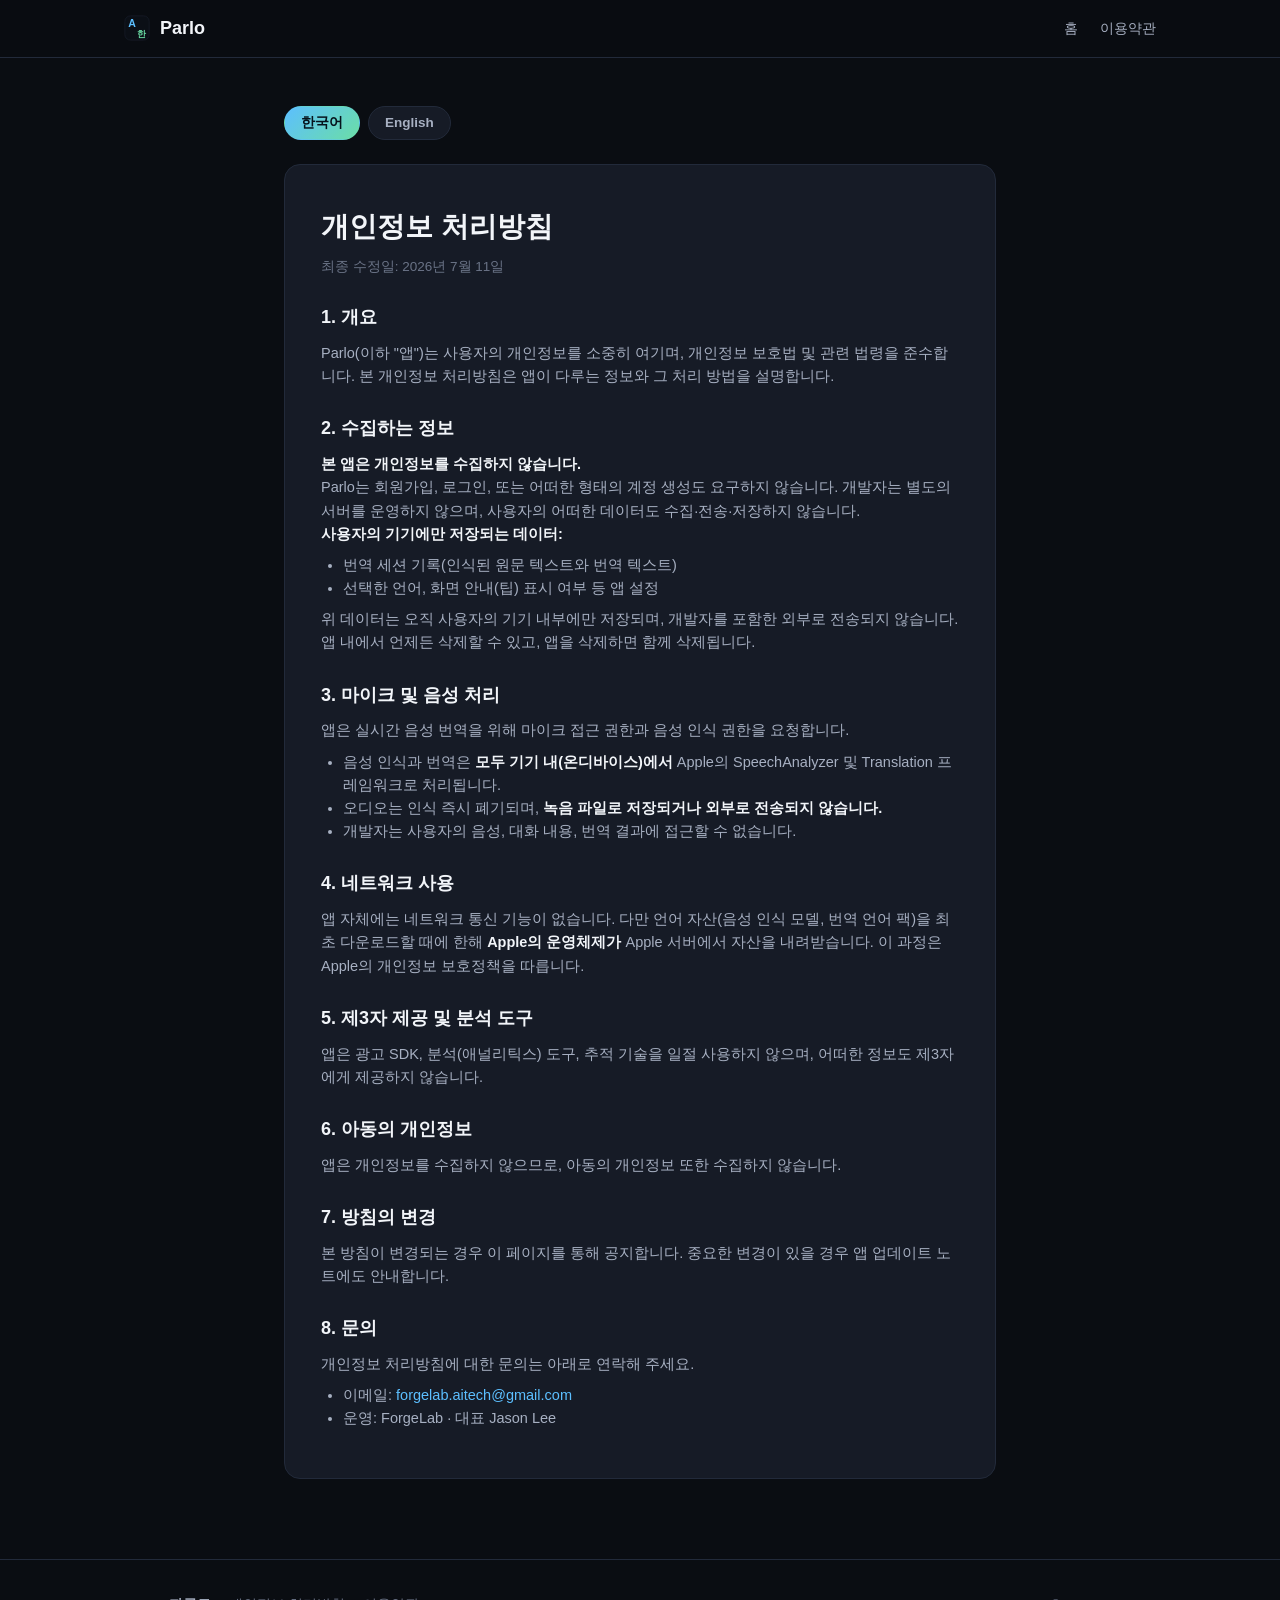
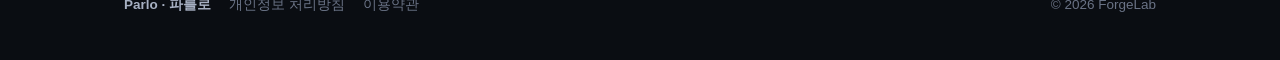
==== docs/privacy.html @ df0a6788 "Parlo landing site: hero with live-translation mock, features, languages, demo, FAQ, privacy/terms (" ====
<!DOCTYPE html>
<html lang="ko">
<head>
<meta charset="UTF-8" />
<meta name="viewport" content="width=device-width, initial-scale=1.0" />
<title>개인정보 처리방침 — Parlo 파를로</title>
<meta name="robots" content="noindex" />
<link rel="icon" href="data:image/svg+xml,%3Csvg xmlns='http://www.w3.org/2000/svg' viewBox='0 0 64 64'%3E%3Crect x='2' y='2' width='60' height='60' rx='14' fill='%230b0f16'/%3E%3Ctext x='20' y='30' font-family='-apple-system,sans-serif' font-size='26' font-weight='900' fill='%235CBFFF' text-anchor='middle'%3EA%3C/text%3E%3Ctext x='43' y='54' font-family='-apple-system,sans-serif' font-size='22' font-weight='900' fill='%236BDEA6' text-anchor='middle'%3E한%3C/text%3E%3C/svg%3E" />
<link rel="stylesheet" href="styles.css" />
</head>
<body>

<nav class="nav">
  <div class="nav-inner">
    <a class="logo" href="index.html">
      <svg width="26" height="26" viewBox="0 0 64 64" aria-hidden="true"><rect x="2" y="2" width="60" height="60" rx="14" fill="#0b0f16" stroke="#232c3d"/><text x="20" y="30" font-family="-apple-system,sans-serif" font-size="26" font-weight="900" fill="#5CBFFF" text-anchor="middle">A</text><text x="43" y="54" font-family="-apple-system,sans-serif" font-size="22" font-weight="900" fill="#6BDEA6" text-anchor="middle">한</text></svg>
      Parlo
    </a>
    <div class="nav-links">
      <a href="index.html">홈</a>
      <a href="terms.html">이용약관</a>
    </div>
  </div>
</nav>

<main class="policy">
  <div class="lang-toggle" role="tablist" aria-label="언어 선택 / Language">
    <button id="btn-ko" class="active" onclick="setLang('ko')">한국어</button>
    <button id="btn-en" onclick="setLang('en')">English</button>
  </div>

  <div class="policy-card">

    <!-- ================= 한국어 ================= -->
    <div class="lang-ko">
      <h1>개인정보 처리방침</h1>
      <p class="date">최종 수정일: 2026년 7월 11일</p>

      <h2>1. 개요</h2>
      <p>Parlo(이하 "앱")는 사용자의 개인정보를 소중히 여기며, 개인정보 보호법 및 관련 법령을 준수합니다. 본 개인정보 처리방침은 앱이 다루는 정보와 그 처리 방법을 설명합니다.</p>

      <h2>2. 수집하는 정보</h2>
      <p><strong>본 앱은 개인정보를 수집하지 않습니다.</strong></p>
      <p>Parlo는 회원가입, 로그인, 또는 어떠한 형태의 계정 생성도 요구하지 않습니다. 개발자는 별도의 서버를 운영하지 않으며, 사용자의 어떠한 데이터도 수집·전송·저장하지 않습니다.</p>
      <p><strong>사용자의 기기에만 저장되는 데이터:</strong></p>
      <ul>
        <li>번역 세션 기록(인식된 원문 텍스트와 번역 텍스트)</li>
        <li>선택한 언어, 화면 안내(팁) 표시 여부 등 앱 설정</li>
      </ul>
      <p>위 데이터는 오직 사용자의 기기 내부에만 저장되며, 개발자를 포함한 외부로 전송되지 않습니다. 앱 내에서 언제든 삭제할 수 있고, 앱을 삭제하면 함께 삭제됩니다.</p>

      <h2>3. 마이크 및 음성 처리</h2>
      <p>앱은 실시간 음성 번역을 위해 마이크 접근 권한과 음성 인식 권한을 요청합니다.</p>
      <ul>
        <li>음성 인식과 번역은 <strong>모두 기기 내(온디바이스)에서</strong> Apple의 SpeechAnalyzer 및 Translation 프레임워크로 처리됩니다.</li>
        <li>오디오는 인식 즉시 폐기되며, <strong>녹음 파일로 저장되거나 외부로 전송되지 않습니다.</strong></li>
        <li>개발자는 사용자의 음성, 대화 내용, 번역 결과에 접근할 수 없습니다.</li>
      </ul>

      <h2>4. 네트워크 사용</h2>
      <p>앱 자체에는 네트워크 통신 기능이 없습니다. 다만 언어 자산(음성 인식 모델, 번역 언어 팩)을 최초 다운로드할 때에 한해 <strong>Apple의 운영체제가</strong> Apple 서버에서 자산을 내려받습니다. 이 과정은 Apple의 개인정보 보호정책을 따릅니다.</p>

      <h2>5. 제3자 제공 및 분석 도구</h2>
      <p>앱은 광고 SDK, 분석(애널리틱스) 도구, 추적 기술을 일절 사용하지 않으며, 어떠한 정보도 제3자에게 제공하지 않습니다.</p>

      <h2>6. 아동의 개인정보</h2>
      <p>앱은 개인정보를 수집하지 않으므로, 아동의 개인정보 또한 수집하지 않습니다.</p>

      <h2>7. 방침의 변경</h2>
      <p>본 방침이 변경되는 경우 이 페이지를 통해 공지합니다. 중요한 변경이 있을 경우 앱 업데이트 노트에도 안내합니다.</p>

      <h2>8. 문의</h2>
      <p>개인정보 처리방침에 대한 문의는 아래로 연락해 주세요.</p>
      <ul>
        <li>이메일: <a href="mailto:forgelab.aitech@gmail.com">forgelab.aitech@gmail.com</a></li>
        <li>운영: ForgeLab · 대표 Jason Lee</li>
      </ul>
    </div>

    <!-- ================= English ================= -->
    <div class="lang-en">
      <h1>Privacy Policy</h1>
      <p class="date">Last updated: July 11, 2026</p>

      <h2>1. Overview</h2>
      <p>Parlo ("the app") respects your privacy. This policy explains what information the app handles and how it is processed.</p>

      <h2>2. Information We Collect</h2>
      <p><strong>The app does not collect any personal information.</strong></p>
      <p>Parlo requires no sign-up, no login, and no account of any kind. The developer operates no servers and does not collect, transmit, or store any user data.</p>
      <p><strong>Data stored only on your device:</strong></p>
      <ul>
        <li>Translation session history (recognized source text and its translation)</li>
        <li>App preferences such as selected languages and onboarding-tip state</li>
      </ul>
      <p>This data never leaves your device. You can delete it inside the app at any time, and it is removed entirely when you delete the app.</p>

      <h2>3. Microphone &amp; Speech Processing</h2>
      <p>The app requests microphone and speech-recognition permissions for live voice translation.</p>
      <ul>
        <li>Speech recognition and translation run <strong>entirely on-device</strong> using Apple's SpeechAnalyzer and Translation frameworks.</li>
        <li>Audio is discarded as soon as it is recognized — <strong>it is never saved as a recording or transmitted anywhere.</strong></li>
        <li>The developer has no access to your voice, conversations, or translations.</li>
      </ul>

      <h2>4. Network Usage</h2>
      <p>The app itself contains no networking code. The only network activity is <strong>performed by the operating system</strong> when you first download language assets (speech models and translation packs) from Apple's servers, subject to Apple's privacy policy.</p>

      <h2>5. Third Parties &amp; Analytics</h2>
      <p>The app uses no advertising SDKs, no analytics, and no tracking technologies, and shares nothing with third parties.</p>

      <h2>6. Children's Privacy</h2>
      <p>Since the app collects no personal information, it collects no information from children either.</p>

      <h2>7. Changes to This Policy</h2>
      <p>Any changes will be posted on this page. Significant changes will also be noted in app release notes.</p>

      <h2>8. Contact</h2>
      <ul>
        <li>Email: <a href="mailto:forgelab.aitech@gmail.com">forgelab.aitech@gmail.com</a></li>
        <li>Operator: ForgeLab · Jason Lee</li>
      </ul>
    </div>

  </div>
</main>

<footer>
  <div class="wrap">
    <span class="brand">Parlo · 파를로</span>
    <a href="privacy.html">개인정보 처리방침</a>
    <a href="terms.html">이용약관</a>
    <span class="copy">© 2026 ForgeLab</span>
  </div>
</footer>

<script>
function setLang(lang) {
  document.querySelectorAll('.lang-ko').forEach(function (el) { el.style.display = lang === 'ko' ? 'block' : 'none'; });
  document.querySelectorAll('.lang-en').forEach(function (el) { el.style.display = lang === 'en' ? 'block' : 'none'; });
  document.getElementById('btn-ko').classList.toggle('active', lang === 'ko');
  document.getElementById('btn-en').classList.toggle('active', lang === 'en');
}
</script>

</body>
</html>
---- docs/styles.css ----
/* ==========================================================================
   Parlo — jsonpassion.github.io/parlo-site
   Dark liquid-glass theme from the app: near-black night background,
   aqua (#5CBFFF) for the voice/original, mint (#6BDEA6) for translation.
   ========================================================================== */

:root {
  --bg: #0a0d12;
  --panel: #11151d;
  --panel-2: #161b26;
  --line: #222a3a;
  --text: #f2f5f9;
  --body: #a7b0c2;
  --dim: #6a7386;
  --aqua: #5cbfff;
  --aqua-deep: #2f8fe0;
  --mint: #6bdea6;
  --coral: #ff6b5e;
  --radius: 16px;
}

* { margin: 0; padding: 0; box-sizing: border-box; }

html { scroll-behavior: smooth; }

body {
  font-family: -apple-system, BlinkMacSystemFont, "Apple SD Gothic Neo", "Segoe UI", Roboto, sans-serif;
  background: var(--bg);
  color: var(--text);
  line-height: 1.6;
  -webkit-font-smoothing: antialiased;
}

.wrap { max-width: 1080px; margin: 0 auto; padding: 0 24px; }

a { color: var(--aqua); text-decoration: none; }

/* ------------------------------ Nav ------------------------------ */
.nav {
  position: sticky; top: 0; z-index: 50;
  background: rgba(10, 13, 18, 0.82);
  backdrop-filter: blur(14px);
  border-bottom: 1px solid var(--line);
}
.nav-inner {
  max-width: 1080px; margin: 0 auto; padding: 14px 24px;
  display: flex; align-items: center; justify-content: space-between; gap: 16px;
}
.logo {
  display: flex; align-items: center; gap: 10px;
  font-weight: 800; font-size: 18px; color: var(--text);
}
.logo .kr { color: var(--dim); font-weight: 600; font-size: 14px; }
.nav-links { display: flex; align-items: center; gap: 22px; font-size: 14px; }
.nav-links a { color: var(--body); }
.nav-links a:hover { color: var(--text); }

.btn {
  display: inline-block; padding: 10px 18px; border-radius: 999px;
  font-weight: 700; font-size: 14px; transition: transform .15s, box-shadow .15s;
}
.btn.primary {
  background: linear-gradient(135deg, var(--aqua), var(--mint));
  color: #06131c;
}
.btn.primary:hover { transform: translateY(-1px); box-shadow: 0 8px 24px rgba(92,191,255,.35); }
.btn.ghost { border: 1px solid var(--line); color: var(--body); }
.btn.ghost:hover { color: var(--text); border-color: var(--dim); }

/* ------------------------------ Hero ------------------------------ */
.hero {
  display: grid; grid-template-columns: 1.05fr .95fr; gap: 48px;
  align-items: center; padding: 88px 24px 72px;
}
.tag {
  display: inline-block; font-size: 12.5px; font-weight: 700;
  color: var(--aqua); background: rgba(92,191,255,.1);
  border: 1px solid rgba(92,191,255,.28);
  padding: 5px 12px; border-radius: 999px; margin-bottom: 20px;
  letter-spacing: .02em;
}
.hero h1 { font-size: 52px; line-height: 1.15; font-weight: 850; letter-spacing: -0.02em; }
.hero .hl {
  background: linear-gradient(100deg, var(--aqua), var(--mint));
  -webkit-background-clip: text; background-clip: text; color: transparent;
}
.hero .sub { margin-top: 20px; font-size: 17px; color: var(--body); max-width: 460px; }
.hero .sub strong { color: var(--text); }
.hero-ctas { display: flex; align-items: center; gap: 14px; margin-top: 30px; flex-wrap: wrap; }

.store-badge {
  display: inline-flex; align-items: center; gap: 10px;
  background: #fff; color: #0a0d12; border-radius: 12px;
  padding: 9px 18px; line-height: 1.15;
}
.store-badge small { display: block; font-size: 10.5px; font-weight: 600; opacity: .75; }
.store-badge .big { font-size: 17px; font-weight: 800; }

/* ------------------------- Phone mockup ------------------------- */
.phone {
  width: 320px; margin: 0 auto;
  background: #05070b;
  border: 1px solid #2a3244;
  border-radius: 44px; padding: 14px 12px;
  box-shadow: 0 30px 80px rgba(0,0,0,.55), 0 0 60px rgba(92,191,255,.08);
}
.phone-notch {
  width: 110px; height: 26px; margin: 0 auto 10px;
  background: #05070b; border: 1px solid #1d2432; border-radius: 999px;
}
.phone-screen {
  background: linear-gradient(180deg, #0d1118, #090c11);
  border-radius: 30px; padding: 18px 16px 20px; min-height: 480px;
  display: flex; flex-direction: column; gap: 12px;
  border: 1px solid #1a2130;
}
.lang-pill-row { display: flex; justify-content: space-between; align-items: center; gap: 8px; }
.lang-pill {
  flex: 1; text-align: center; font-size: 12px; font-weight: 700;
  background: rgba(255,255,255,.05); border: 1px solid #232c3d;
  border-radius: 12px; padding: 9px 0; color: var(--body);
}
.lang-swap { color: var(--dim); font-size: 14px; }

.talk-card {
  flex: 1; background: rgba(255,255,255,.035);
  border: 1px solid #202839; border-radius: 18px; padding: 16px 14px;
  display: flex; flex-direction: column; gap: 14px; overflow: hidden;
}
.pair .src { font-size: 14.5px; font-weight: 600; color: var(--text); }
.pair .dst { font-size: 13.5px; color: var(--mint); margin-top: 5px; padding-left: 12px; }

.pair.volatile .src { color: rgba(242,245,249,.55); }
.pair.volatile .src::before {
  content: ""; display: inline-block; width: 6px; height: 6px;
  border-radius: 50%; background: var(--aqua); margin-right: 7px;
  vertical-align: 2px; animation: pulse 1.1s ease-in-out infinite;
}
.pair.volatile .dst { color: rgba(107,222,166,.75); font-style: italic; }

@keyframes pulse { 0%,100% { opacity: .35; } 50% { opacity: 1; } }

.typing-caret { display: inline-block; width: 2px; height: 14px; background: var(--aqua);
  vertical-align: -2px; margin-left: 2px; animation: pulse .8s infinite; }

.slide-stop {
  display: flex; align-items: center; gap: 10px;
  background: rgba(255,255,255,.05); border: 1px solid #232c3d;
  border-radius: 999px; padding: 8px 10px; font-size: 12.5px; color: var(--dim);
}
.slide-stop .knob {
  width: 30px; height: 30px; border-radius: 50%;
  background: radial-gradient(circle at 35% 35%, #ff8a80, var(--coral));
  box-shadow: 0 0 14px rgba(255,107,94,.45);
}

/* ------------------------------ Sections ------------------------------ */
section { padding: 72px 0; }
section.alt { background: var(--panel); border-top: 1px solid var(--line); border-bottom: 1px solid var(--line); }
.sec-head { text-align: center; max-width: 640px; margin: 0 auto 48px; }
.sec-head h2 { font-size: 34px; font-weight: 800; letter-spacing: -0.01em; }
.sec-head p { margin-top: 12px; color: var(--body); font-size: 16px; }

/* Steps */
.steps { display: grid; grid-template-columns: repeat(3, 1fr); gap: 20px; }
.step {
  background: var(--panel-2); border: 1px solid var(--line);
  border-radius: var(--radius); padding: 26px 22px;
}
.step .num {
  display: inline-flex; width: 34px; height: 34px; align-items: center; justify-content: center;
  border-radius: 10px; font-weight: 800; color: #06131c;
  background: linear-gradient(135deg, var(--aqua), var(--mint)); margin-bottom: 14px;
}
.step h3 { font-size: 17px; margin-bottom: 8px; }
.step p { font-size: 14px; color: var(--body); }

/* Features */
.grid { display: grid; grid-template-columns: repeat(3, 1fr); gap: 20px; }
.card {
  background: var(--panel-2); border: 1px solid var(--line);
  border-radius: var(--radius); padding: 24px 22px;
  transition: transform .15s, border-color .15s;
}
.card:hover { transform: translateY(-3px); border-color: #31405c; }
.card .ico { font-size: 26px; }
.card h3 { font-size: 16.5px; margin: 12px 0 8px; }
.card p { font-size: 14px; color: var(--body); }

/* Languages */
.langs { display: flex; flex-wrap: wrap; gap: 12px; justify-content: center; }
.lang-chip {
  display: flex; align-items: center; gap: 8px;
  background: var(--panel-2); border: 1px solid var(--line);
  padding: 10px 18px; border-radius: 999px; font-size: 14.5px; font-weight: 600;
}
.lang-chip .flag { font-size: 18px; }

/* Demo */
.demo-box {
  max-width: 620px; margin: 0 auto; background: var(--panel-2);
  border: 1px solid var(--line); border-radius: var(--radius); padding: 24px;
}
.demo-stage { position: relative; text-align: center; padding: 8px 0 18px; }
#demoPlay {
  font-size: 20px; width: 56px; height: 56px; border-radius: 50%;
  border: none; cursor: pointer; color: #06131c; font-weight: 800;
  background: linear-gradient(135deg, var(--aqua), var(--mint));
  box-shadow: 0 10px 30px rgba(92,191,255,.3);
}
.demo-transcript { max-height: 260px; overflow-y: auto; display: flex; flex-direction: column; gap: 12px; }
.demo-line { text-align: left; animation: rise .35s ease both; }
.demo-line .src { font-size: 15px; font-weight: 600; }
.demo-line .dst { font-size: 14px; color: var(--mint); padding-left: 12px; margin-top: 3px; }
.demo-line .dst.pending { color: rgba(107,222,166,.6); font-style: italic; }
@keyframes rise { from { opacity: 0; transform: translateY(8px); } to { opacity: 1; transform: none; } }

/* Privacy band */
.privacy-band {
  text-align: center; max-width: 680px; margin: 0 auto;
  border: 1px solid rgba(107,222,166,.3); background: rgba(107,222,166,.06);
  border-radius: var(--radius); padding: 42px 32px;
}
.privacy-band .lock { font-size: 34px; }
.privacy-band h2 { font-size: 26px; margin: 12px 0 10px; }
.privacy-band p { color: var(--body); font-size: 15px; }

/* FAQ */
.faq { max-width: 720px; margin: 0 auto; }
.faq details {
  border: 1px solid var(--line); background: var(--panel-2);
  border-radius: 12px; padding: 16px 20px; margin-bottom: 12px;
}
.faq summary { cursor: pointer; font-weight: 700; font-size: 15.5px; }
.faq details p { margin-top: 10px; color: var(--body); font-size: 14.5px; }

/* ------------------------------ Footer ------------------------------ */
footer { border-top: 1px solid var(--line); padding: 34px 0 44px; }
footer .wrap { display: flex; align-items: center; flex-wrap: wrap; gap: 18px; font-size: 13.5px; color: var(--dim); }
footer .brand { font-weight: 800; color: var(--body); }
footer a { color: var(--dim); }
footer a:hover { color: var(--text); }
footer .contact-btn {
  border: 1px solid var(--line); padding: 6px 14px; border-radius: 999px;
}
footer .copy { margin-left: auto; }

/* ------------------------------ Policy pages ------------------------------ */
.policy { max-width: 760px; margin: 0 auto; padding: 48px 24px 80px; }
.lang-toggle { display: flex; gap: 8px; margin-bottom: 24px; }
.lang-toggle button {
  border: 1px solid var(--line); background: var(--panel-2); color: var(--body);
  padding: 7px 16px; border-radius: 999px; cursor: pointer; font-size: 13.5px; font-weight: 600;
}
.lang-toggle button.active {
  background: linear-gradient(135deg, var(--aqua), var(--mint));
  color: #06131c; border-color: transparent;
}
.policy-card {
  background: var(--panel-2); border: 1px solid var(--line);
  border-radius: var(--radius); padding: 40px 36px;
}
.policy h1 { font-size: 28px; margin-bottom: 6px; }
.policy .date { color: var(--dim); font-size: 13.5px; margin-bottom: 26px; }
.policy h2 { font-size: 18px; margin: 26px 0 10px; }
.policy p, .policy li { font-size: 14.5px; color: var(--body); }
.policy ul { padding-left: 22px; margin: 8px 0; }
.policy strong { color: var(--text); }
.lang-en { display: none; }

/* ------------------------------ Responsive ------------------------------ */
@media (max-width: 900px) {
  .hero { grid-template-columns: 1fr; padding-top: 56px; text-align: center; }
  .hero .sub { margin-left: auto; margin-right: auto; }
  .hero-ctas { justify-content: center; }
  .phone { margin-top: 40px; }
  .steps, .grid { grid-template-columns: 1fr; }
  .nav-links a:not(.nav-cta) { display: none; }
  .hero h1 { font-size: 38px; }
}
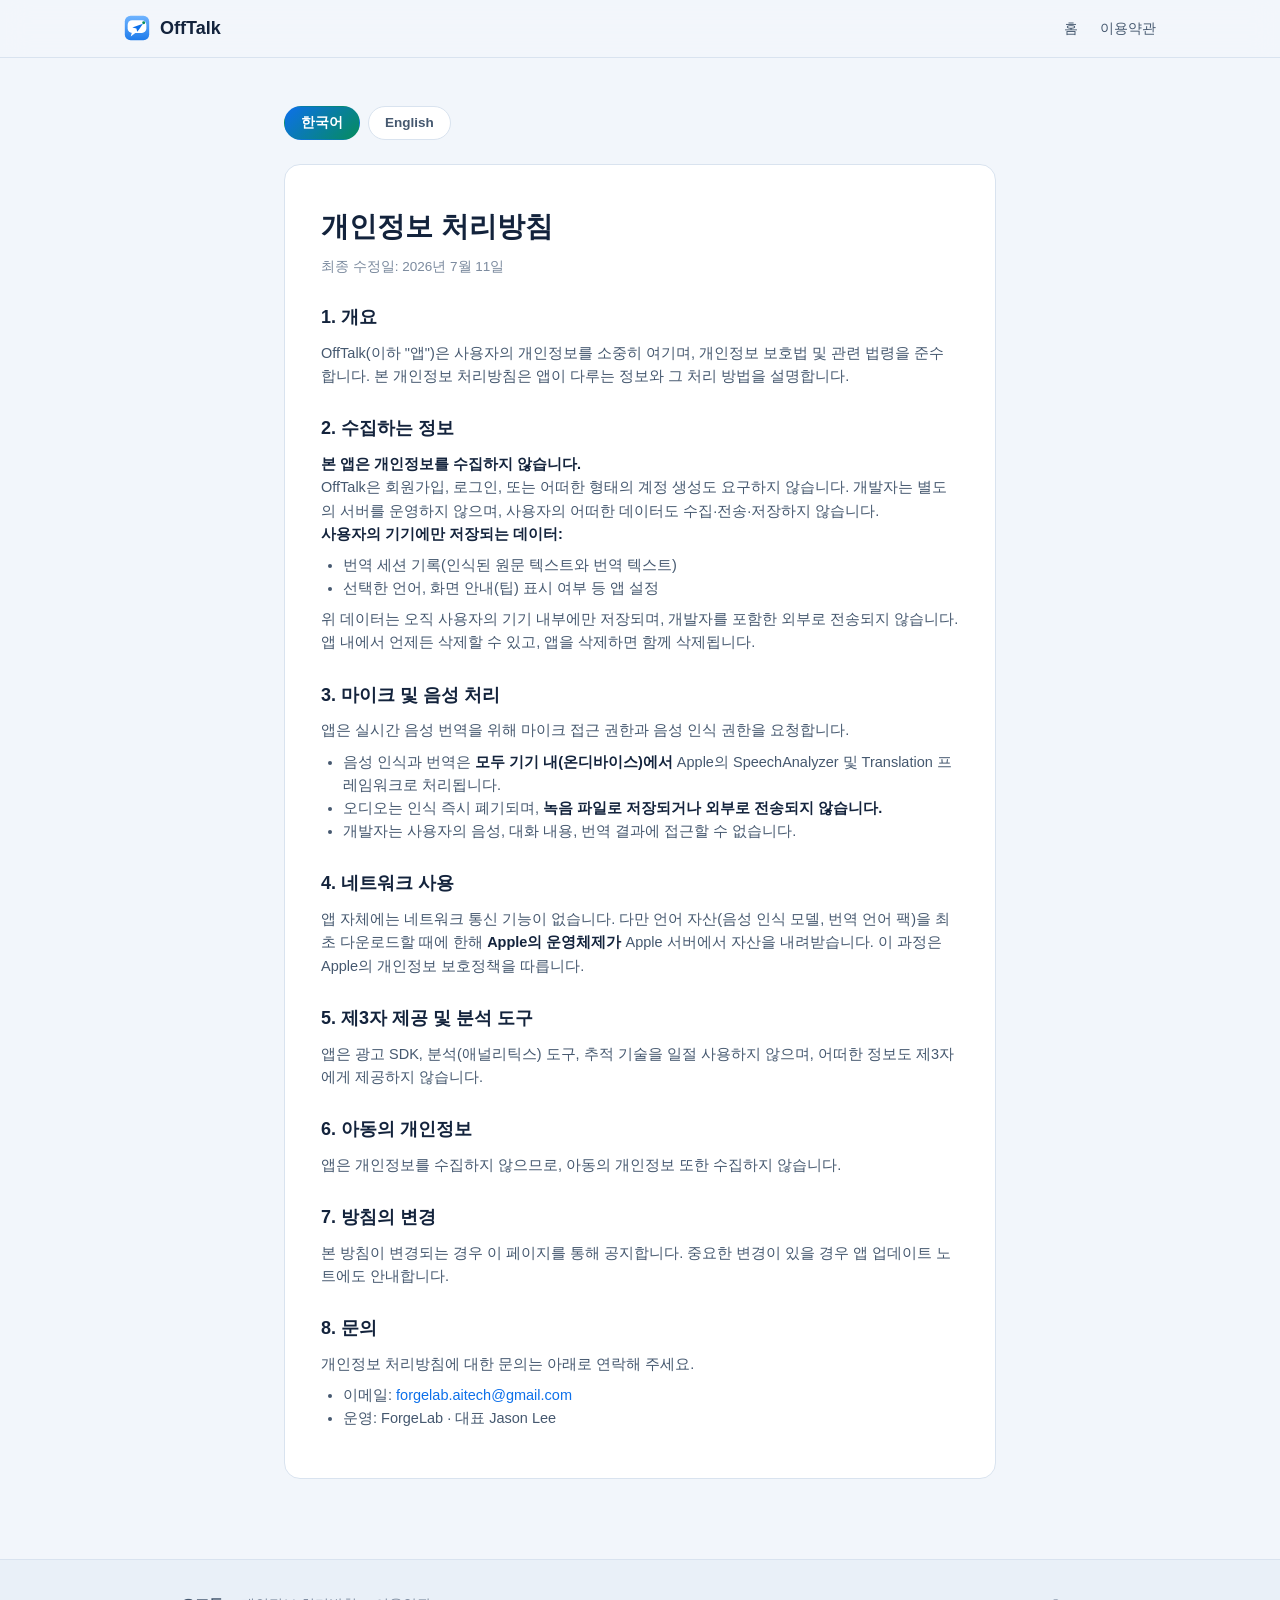
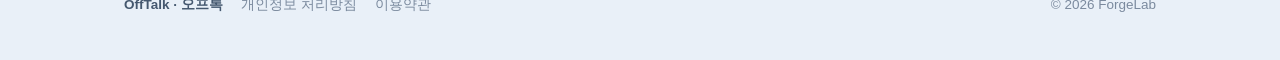
==== commit be7f1131: "Rebrand to OffTalk: daylight theme, moment-driven concept - New name: OffTalk (오프톡) — offline + talk" ====
--- a/docs/privacy.html
+++ b/docs/privacy.html
@@ -3,9 +3,9 @@
 <head>
 <meta charset="UTF-8" />
 <meta name="viewport" content="width=device-width, initial-scale=1.0" />
-<title>개인정보 처리방침 — Parlo 파를로</title>
+<title>개인정보 처리방침 — OffTalk 오프톡</title>
 <meta name="robots" content="noindex" />
-<link rel="icon" href="data:image/svg+xml,%3Csvg xmlns='http://www.w3.org/2000/svg' viewBox='0 0 64 64'%3E%3Crect x='2' y='2' width='60' height='60' rx='14' fill='%230b0f16'/%3E%3Ctext x='20' y='30' font-family='-apple-system,sans-serif' font-size='26' font-weight='900' fill='%235CBFFF' text-anchor='middle'%3EA%3C/text%3E%3Ctext x='43' y='54' font-family='-apple-system,sans-serif' font-size='22' font-weight='900' fill='%236BDEA6' text-anchor='middle'%3E한%3C/text%3E%3C/svg%3E" />
+<link rel="icon" href="data:image/svg+xml,%3Csvg%20xmlns%3D%22http%3A%2F%2Fwww.w3.org%2F2000%2Fsvg%22%20viewBox%3D%220%200%2064%2064%22%3E%3Cdefs%3E%3ClinearGradient%20id%3D%22ots%22%20x1%3D%220%22%20y1%3D%220%22%20x2%3D%220%22%20y2%3D%221%22%3E%3Cstop%20offset%3D%220%22%20stop-color%3D%22%236fb4ff%22%2F%3E%3Cstop%20offset%3D%221%22%20stop-color%3D%22%231f7ceb%22%2F%3E%3C%2FlinearGradient%3E%3C%2Fdefs%3E%3Crect%20x%3D%222%22%20y%3D%222%22%20width%3D%2260%22%20height%3D%2260%22%20rx%3D%2214%22%20fill%3D%22url%28%23ots%29%22%2F%3E%3Crect%20x%3D%229%22%20y%3D%2213%22%20width%3D%2246%22%20height%3D%2231%22%20rx%3D%2211%22%20fill%3D%22%23fff%22%2F%3E%3Cpath%20d%3D%22M20%2041%20L16.5%2053%20L31%2042%20Z%22%20fill%3D%22%23fff%22%2F%3E%3Cpath%20d%3D%22M46.5%2021.5%20L20.5%2030.5%20L30.5%2033.5%20L32.5%2041.5%20L37%2035.5%20Z%22%20fill%3D%22%230d70ea%22%2F%3E%3Ccircle%20cx%3D%2248.5%22%20cy%3D%2219%22%20r%3D%223.6%22%20fill%3D%22%23058c5d%22%2F%3E%3C%2Fsvg%3E" />
 <link rel="stylesheet" href="styles.css" />
 </head>
 <body>
@@ -13,8 +13,8 @@
 <nav class="nav">
   <div class="nav-inner">
     <a class="logo" href="index.html">
-      <svg width="26" height="26" viewBox="0 0 64 64" aria-hidden="true"><rect x="2" y="2" width="60" height="60" rx="14" fill="#0b0f16" stroke="#232c3d"/><text x="20" y="30" font-family="-apple-system,sans-serif" font-size="26" font-weight="900" fill="#5CBFFF" text-anchor="middle">A</text><text x="43" y="54" font-family="-apple-system,sans-serif" font-size="22" font-weight="900" fill="#6BDEA6" text-anchor="middle">한</text></svg>
-      Parlo
+      <svg width="26" height="26" aria-hidden="true" xmlns="http://www.w3.org/2000/svg" viewBox="0 0 64 64"><defs><linearGradient id="ots" x1="0" y1="0" x2="0" y2="1"><stop offset="0" stop-color="#6fb4ff"/><stop offset="1" stop-color="#1f7ceb"/></linearGradient></defs><rect x="2" y="2" width="60" height="60" rx="14" fill="url(#ots)"/><rect x="9" y="13" width="46" height="31" rx="11" fill="#fff"/><path d="M20 41 L16.5 53 L31 42 Z" fill="#fff"/><path d="M46.5 21.5 L20.5 30.5 L30.5 33.5 L32.5 41.5 L37 35.5 Z" fill="#0d70ea"/><circle cx="48.5" cy="19" r="3.6" fill="#058c5d"/></svg>
+      OffTalk
     </a>
     <div class="nav-links">
       <a href="index.html">홈</a>
@@ -37,11 +37,11 @@
       <p class="date">최종 수정일: 2026년 7월 11일</p>
 
       <h2>1. 개요</h2>
-      <p>Parlo(이하 "앱")는 사용자의 개인정보를 소중히 여기며, 개인정보 보호법 및 관련 법령을 준수합니다. 본 개인정보 처리방침은 앱이 다루는 정보와 그 처리 방법을 설명합니다.</p>
+      <p>OffTalk(이하 "앱")은 사용자의 개인정보를 소중히 여기며, 개인정보 보호법 및 관련 법령을 준수합니다. 본 개인정보 처리방침은 앱이 다루는 정보와 그 처리 방법을 설명합니다.</p>
 
       <h2>2. 수집하는 정보</h2>
       <p><strong>본 앱은 개인정보를 수집하지 않습니다.</strong></p>
-      <p>Parlo는 회원가입, 로그인, 또는 어떠한 형태의 계정 생성도 요구하지 않습니다. 개발자는 별도의 서버를 운영하지 않으며, 사용자의 어떠한 데이터도 수집·전송·저장하지 않습니다.</p>
+      <p>OffTalk은 회원가입, 로그인, 또는 어떠한 형태의 계정 생성도 요구하지 않습니다. 개발자는 별도의 서버를 운영하지 않으며, 사용자의 어떠한 데이터도 수집·전송·저장하지 않습니다.</p>
       <p><strong>사용자의 기기에만 저장되는 데이터:</strong></p>
       <ul>
         <li>번역 세션 기록(인식된 원문 텍스트와 번역 텍스트)</li>
@@ -83,11 +83,11 @@
       <p class="date">Last updated: July 11, 2026</p>
 
       <h2>1. Overview</h2>
-      <p>Parlo ("the app") respects your privacy. This policy explains what information the app handles and how it is processed.</p>
+      <p>OffTalk ("the app") respects your privacy. This policy explains what information the app handles and how it is processed.</p>
 
       <h2>2. Information We Collect</h2>
       <p><strong>The app does not collect any personal information.</strong></p>
-      <p>Parlo requires no sign-up, no login, and no account of any kind. The developer operates no servers and does not collect, transmit, or store any user data.</p>
+      <p>OffTalk requires no sign-up, no login, and no account of any kind. The developer operates no servers and does not collect, transmit, or store any user data.</p>
       <p><strong>Data stored only on your device:</strong></p>
       <ul>
         <li>Translation session history (recognized source text and its translation)</li>
@@ -127,7 +127,7 @@
 
 <footer>
   <div class="wrap">
-    <span class="brand">Parlo · 파를로</span>
+    <span class="brand">OffTalk · 오프톡</span>
     <a href="privacy.html">개인정보 처리방침</a>
     <a href="terms.html">이용약관</a>
     <span class="copy">© 2026 ForgeLab</span>
--- a/docs/styles.css
+++ b/docs/styles.css
@@ -1,21 +1,22 @@
 /* ==========================================================================
-   Parlo — jsonpassion.github.io/parlo-site
-   Dark liquid-glass theme from the app: near-black night background,
-   aqua (#5CBFFF) for the voice/original, mint (#6BDEA6) for translation.
+   OffTalk — jsonpassion.github.io/parlo-site
+   Daylight theme: airy sky background, travel blue for voice, fresh green
+   for translation. Built for moments without internet — planes, trips,
+   interviews, meetings.
    ========================================================================== */
 
 :root {
-  --bg: #0a0d12;
-  --panel: #11151d;
-  --panel-2: #161b26;
-  --line: #222a3a;
-  --text: #f2f5f9;
-  --body: #a7b0c2;
-  --dim: #6a7386;
-  --aqua: #5cbfff;
-  --aqua-deep: #2f8fe0;
-  --mint: #6bdea6;
-  --coral: #ff6b5e;
+  --bg: #f2f6fb;
+  --panel: #e9f0f8;
+  --panel-2: #ffffff;
+  --line: #d9e3ef;
+  --text: #13233c;
+  --body: #45586f;
+  --dim: #7b8a9e;
+  --blue: #0d70ea;
+  --blue-deep: #0854b8;
+  --green: #058c5d;
+  --coral: #f2544a;
   --radius: 16px;
 }
 
@@ -33,12 +34,12 @@
 
 .wrap { max-width: 1080px; margin: 0 auto; padding: 0 24px; }
 
-a { color: var(--aqua); text-decoration: none; }
+a { color: var(--blue); text-decoration: none; }
 
 /* ------------------------------ Nav ------------------------------ */
 .nav {
   position: sticky; top: 0; z-index: 50;
-  background: rgba(10, 13, 18, 0.82);
+  background: rgba(242, 246, 251, 0.85);
   backdrop-filter: blur(14px);
   border-bottom: 1px solid var(--line);
 }
@@ -60,11 +61,12 @@
   font-weight: 700; font-size: 14px; transition: transform .15s, box-shadow .15s;
 }
 .btn.primary {
-  background: linear-gradient(135deg, var(--aqua), var(--mint));
-  color: #06131c;
-}
-.btn.primary:hover { transform: translateY(-1px); box-shadow: 0 8px 24px rgba(92,191,255,.35); }
-.btn.ghost { border: 1px solid var(--line); color: var(--body); }
+  background: linear-gradient(135deg, var(--blue), var(--green));
+  color: #fff;
+}
+.btn.primary:hover { transform: translateY(-1px); box-shadow: 0 8px 24px rgba(13,112,234,.3); }
+.btn.primary.block { display: block; text-align: center; margin-top: 22px; }
+.btn.ghost { border: 1px solid var(--line); color: var(--body); background: #fff; }
 .btn.ghost:hover { color: var(--text); border-color: var(--dim); }
 
 /* ------------------------------ Hero ------------------------------ */
@@ -74,92 +76,117 @@
 }
 .tag {
   display: inline-block; font-size: 12.5px; font-weight: 700;
-  color: var(--aqua); background: rgba(92,191,255,.1);
-  border: 1px solid rgba(92,191,255,.28);
+  color: var(--blue); background: rgba(13,112,234,.08);
+  border: 1px solid rgba(13,112,234,.25);
   padding: 5px 12px; border-radius: 999px; margin-bottom: 20px;
   letter-spacing: .02em;
 }
-.hero h1 { font-size: 52px; line-height: 1.15; font-weight: 850; letter-spacing: -0.02em; }
+.hero h1 { font-size: 50px; line-height: 1.16; font-weight: 850; letter-spacing: -0.02em; }
 .hero .hl {
-  background: linear-gradient(100deg, var(--aqua), var(--mint));
+  background: linear-gradient(100deg, var(--blue), var(--green));
   -webkit-background-clip: text; background-clip: text; color: transparent;
 }
-.hero .sub { margin-top: 20px; font-size: 17px; color: var(--body); max-width: 460px; }
+.hero .sub { margin-top: 20px; font-size: 17px; color: var(--body); max-width: 480px; }
 .hero .sub strong { color: var(--text); }
 .hero-ctas { display: flex; align-items: center; gap: 14px; margin-top: 30px; flex-wrap: wrap; }
 
 .store-badge {
   display: inline-flex; align-items: center; gap: 10px;
-  background: #fff; color: #0a0d12; border-radius: 12px;
+  background: #101623; color: #fff; border-radius: 12px;
   padding: 9px 18px; line-height: 1.15;
 }
-.store-badge small { display: block; font-size: 10.5px; font-weight: 600; opacity: .75; }
+.store-badge small { display: block; font-size: 10.5px; font-weight: 600; opacity: .8; }
 .store-badge .big { font-size: 17px; font-weight: 800; }
+
+/* Scenario chips under the hero copy */
+.moment-chips { display: flex; flex-wrap: wrap; gap: 8px; margin-top: 22px; }
+.moment-chips span {
+  font-size: 13px; font-weight: 600; color: var(--body);
+  background: #fff; border: 1px solid var(--line);
+  padding: 6px 13px; border-radius: 999px;
+}
 
 /* ------------------------- Phone mockup ------------------------- */
 .phone {
   width: 320px; margin: 0 auto;
-  background: #05070b;
-  border: 1px solid #2a3244;
+  background: #ffffff;
+  border: 1px solid var(--line);
   border-radius: 44px; padding: 14px 12px;
-  box-shadow: 0 30px 80px rgba(0,0,0,.55), 0 0 60px rgba(92,191,255,.08);
+  box-shadow: 0 30px 70px rgba(19,35,60,.16);
 }
 .phone-notch {
   width: 110px; height: 26px; margin: 0 auto 10px;
-  background: #05070b; border: 1px solid #1d2432; border-radius: 999px;
+  background: #eef3f9; border: 1px solid var(--line); border-radius: 999px;
 }
 .phone-screen {
-  background: linear-gradient(180deg, #0d1118, #090c11);
+  background: linear-gradient(180deg, #f4f8fd, #eaf1f9);
   border-radius: 30px; padding: 18px 16px 20px; min-height: 480px;
   display: flex; flex-direction: column; gap: 12px;
-  border: 1px solid #1a2130;
+  border: 1px solid var(--line);
 }
 .lang-pill-row { display: flex; justify-content: space-between; align-items: center; gap: 8px; }
 .lang-pill {
   flex: 1; text-align: center; font-size: 12px; font-weight: 700;
-  background: rgba(255,255,255,.05); border: 1px solid #232c3d;
+  background: #fff; border: 1px solid var(--line);
   border-radius: 12px; padding: 9px 0; color: var(--body);
 }
 .lang-swap { color: var(--dim); font-size: 14px; }
 
 .talk-card {
-  flex: 1; background: rgba(255,255,255,.035);
-  border: 1px solid #202839; border-radius: 18px; padding: 16px 14px;
+  flex: 1; background: #ffffff;
+  border: 1px solid var(--line); border-radius: 18px; padding: 16px 14px;
   display: flex; flex-direction: column; gap: 14px; overflow: hidden;
 }
 .pair .src { font-size: 14.5px; font-weight: 600; color: var(--text); }
-.pair .dst { font-size: 13.5px; color: var(--mint); margin-top: 5px; padding-left: 12px; }
-
-.pair.volatile .src { color: rgba(242,245,249,.55); }
+.pair .dst { font-size: 13.5px; color: var(--green); margin-top: 5px; padding-left: 12px; }
+
+.pair.volatile .src { color: rgba(19,35,60,.5); }
 .pair.volatile .src::before {
   content: ""; display: inline-block; width: 6px; height: 6px;
-  border-radius: 50%; background: var(--aqua); margin-right: 7px;
+  border-radius: 50%; background: var(--blue); margin-right: 7px;
   vertical-align: 2px; animation: pulse 1.1s ease-in-out infinite;
 }
-.pair.volatile .dst { color: rgba(107,222,166,.75); font-style: italic; }
+.pair.volatile .dst { color: rgba(5,140,93,.7); font-style: italic; }
 
 @keyframes pulse { 0%,100% { opacity: .35; } 50% { opacity: 1; } }
 
-.typing-caret { display: inline-block; width: 2px; height: 14px; background: var(--aqua);
+.typing-caret { display: inline-block; width: 2px; height: 14px; background: var(--blue);
   vertical-align: -2px; margin-left: 2px; animation: pulse .8s infinite; }
 
 .slide-stop {
   display: flex; align-items: center; gap: 10px;
-  background: rgba(255,255,255,.05); border: 1px solid #232c3d;
+  background: #fff; border: 1px solid var(--line);
   border-radius: 999px; padding: 8px 10px; font-size: 12.5px; color: var(--dim);
 }
 .slide-stop .knob {
   width: 30px; height: 30px; border-radius: 50%;
   background: radial-gradient(circle at 35% 35%, #ff8a80, var(--coral));
-  box-shadow: 0 0 14px rgba(255,107,94,.45);
+  box-shadow: 0 3px 8px rgba(242,84,74,.35);
 }
 
 /* ------------------------------ Sections ------------------------------ */
 section { padding: 72px 0; }
 section.alt { background: var(--panel); border-top: 1px solid var(--line); border-bottom: 1px solid var(--line); }
-.sec-head { text-align: center; max-width: 640px; margin: 0 auto 48px; }
+.sec-head { text-align: center; max-width: 660px; margin: 0 auto 48px; }
 .sec-head h2 { font-size: 34px; font-weight: 800; letter-spacing: -0.01em; }
 .sec-head p { margin-top: 12px; color: var(--body); font-size: 16px; }
+
+/* Moments (scenarios) */
+.moments { display: grid; grid-template-columns: repeat(4, 1fr); gap: 18px; }
+.moment {
+  background: var(--panel-2); border: 1px solid var(--line);
+  border-radius: var(--radius); padding: 24px 20px;
+  transition: transform .15s, box-shadow .15s;
+}
+.moment:hover { transform: translateY(-3px); box-shadow: 0 14px 34px rgba(19,35,60,.10); }
+.moment .ico { font-size: 26px; }
+.moment h3 { font-size: 16px; margin: 12px 0 6px; }
+.moment p { font-size: 13.5px; color: var(--body); }
+.moment .quote {
+  margin-top: 12px; font-size: 12.5px; color: var(--blue-deep);
+  background: rgba(13,112,234,.07); border-radius: 10px; padding: 8px 10px;
+  font-weight: 600;
+}
 
 /* Steps */
 .steps { display: grid; grid-template-columns: repeat(3, 1fr); gap: 20px; }
@@ -169,8 +196,8 @@
 }
 .step .num {
   display: inline-flex; width: 34px; height: 34px; align-items: center; justify-content: center;
-  border-radius: 10px; font-weight: 800; color: #06131c;
-  background: linear-gradient(135deg, var(--aqua), var(--mint)); margin-bottom: 14px;
+  border-radius: 10px; font-weight: 800; color: #fff;
+  background: linear-gradient(135deg, var(--blue), var(--green)); margin-bottom: 14px;
 }
 .step h3 { font-size: 17px; margin-bottom: 8px; }
 .step p { font-size: 14px; color: var(--body); }
@@ -180,21 +207,39 @@
 .card {
   background: var(--panel-2); border: 1px solid var(--line);
   border-radius: var(--radius); padding: 24px 22px;
-  transition: transform .15s, border-color .15s;
-}
-.card:hover { transform: translateY(-3px); border-color: #31405c; }
+  transition: transform .15s, box-shadow .15s;
+}
+.card:hover { transform: translateY(-3px); box-shadow: 0 14px 34px rgba(19,35,60,.10); }
 .card .ico { font-size: 26px; }
 .card h3 { font-size: 16.5px; margin: 12px 0 8px; }
 .card p { font-size: 14px; color: var(--body); }
 
-/* Languages */
-.langs { display: flex; flex-wrap: wrap; gap: 12px; justify-content: center; }
-.lang-chip {
-  display: flex; align-items: center; gap: 8px;
-  background: var(--panel-2); border: 1px solid var(--line);
-  padding: 10px 18px; border-radius: 999px; font-size: 14.5px; font-weight: 600;
-}
-.lang-chip .flag { font-size: 18px; }
+/* Motion (Lottie) */
+.lottie-grid { display: grid; grid-template-columns: repeat(3, 1fr); gap: 20px; }
+.lottie-card {
+  background: var(--panel-2); border: 1px solid var(--line);
+  border-radius: var(--radius); padding: 20px 22px 24px;
+  transition: transform .15s, box-shadow .15s;
+}
+.lottie-card:hover { transform: translateY(-3px); box-shadow: 0 14px 34px rgba(19,35,60,.10); }
+.lottie-box {
+  height: 200px; margin-bottom: 8px;
+  display: flex; align-items: center; justify-content: center;
+}
+.lottie-box svg { max-height: 200px; }
+.lottie-card h3 { font-size: 16.5px; margin-bottom: 8px; }
+.lottie-card p { font-size: 14px; color: var(--body); }
+
+/* Languages orbit */
+.lang-orbit {
+  height: 400px; max-width: 440px; margin: 0 auto;
+  display: flex; align-items: center; justify-content: center;
+}
+.lang-orbit svg { max-height: 400px; }
+.lang-list {
+  text-align: center; color: var(--dim); font-size: 13.5px;
+  margin-top: 6px; letter-spacing: .01em;
+}
 
 /* Demo */
 .demo-box {
@@ -204,26 +249,61 @@
 .demo-stage { position: relative; text-align: center; padding: 8px 0 18px; }
 #demoPlay {
   font-size: 20px; width: 56px; height: 56px; border-radius: 50%;
-  border: none; cursor: pointer; color: #06131c; font-weight: 800;
-  background: linear-gradient(135deg, var(--aqua), var(--mint));
-  box-shadow: 0 10px 30px rgba(92,191,255,.3);
+  border: none; cursor: pointer; color: #fff; font-weight: 800;
+  background: linear-gradient(135deg, var(--blue), var(--green));
+  box-shadow: 0 10px 26px rgba(13,112,234,.3);
 }
 .demo-transcript { max-height: 260px; overflow-y: auto; display: flex; flex-direction: column; gap: 12px; }
 .demo-line { text-align: left; animation: rise .35s ease both; }
 .demo-line .src { font-size: 15px; font-weight: 600; }
-.demo-line .dst { font-size: 14px; color: var(--mint); padding-left: 12px; margin-top: 3px; }
-.demo-line .dst.pending { color: rgba(107,222,166,.6); font-style: italic; }
+.demo-line .dst { font-size: 14px; color: var(--green); padding-left: 12px; margin-top: 3px; }
+.demo-line .dst.pending { color: rgba(5,140,93,.55); font-style: italic; }
 @keyframes rise { from { opacity: 0; transform: translateY(8px); } to { opacity: 1; transform: none; } }
 
 /* Privacy band */
 .privacy-band {
   text-align: center; max-width: 680px; margin: 0 auto;
-  border: 1px solid rgba(107,222,166,.3); background: rgba(107,222,166,.06);
+  border: 1px solid rgba(5,140,93,.28); background: rgba(5,140,93,.06);
   border-radius: var(--radius); padding: 42px 32px;
 }
 .privacy-band .lock { font-size: 34px; }
 .privacy-band h2 { font-size: 26px; margin: 12px 0 10px; }
 .privacy-band p { color: var(--body); font-size: 15px; }
+
+/* Pricing */
+.pricing { display: grid; grid-template-columns: repeat(2, minmax(0, 379px)); gap: 22px; justify-content: center; }
+.price-card {
+  position: relative; display: flex; flex-direction: column;
+  background: var(--panel-2); border: 1px solid var(--line);
+  border-radius: var(--radius); padding: 30px 28px;
+}
+.price-card h3 { font-size: 17px; color: var(--body); }
+.price-card .price { font-size: 40px; font-weight: 850; margin: 6px 0 4px; }
+.price-card ul { list-style: none; margin-top: 16px; display: grid; gap: 9px; }
+.price-card li { font-size: 14.5px; color: var(--body); padding-left: 22px; position: relative; }
+.price-card li::before {
+  content: "✓"; position: absolute; left: 0; top: 0;
+  color: var(--green); font-weight: 800;
+}
+.price-card.hot {
+  border: 1.5px solid rgba(13,112,234,.45);
+  box-shadow: 0 18px 50px rgba(13,112,234,.14);
+}
+.sale-badge {
+  position: absolute; top: -13px; left: 26px;
+  background: linear-gradient(135deg, var(--coral), #f2803f);
+  color: #fff; font-size: 12px; font-weight: 800;
+  padding: 4px 12px; border-radius: 999px;
+}
+.price-was {
+  font-size: 17px; color: var(--dim); text-decoration: line-through;
+  margin-top: 6px;
+}
+.price-card.hot .price {
+  background: linear-gradient(100deg, var(--blue), var(--green));
+  -webkit-background-clip: text; background-clip: text; color: transparent;
+}
+.price-note { font-size: 13px; color: var(--dim); margin-bottom: 2px; }
 
 /* FAQ */
 .faq { max-width: 720px; margin: 0 auto; }
@@ -235,13 +315,13 @@
 .faq details p { margin-top: 10px; color: var(--body); font-size: 14.5px; }
 
 /* ------------------------------ Footer ------------------------------ */
-footer { border-top: 1px solid var(--line); padding: 34px 0 44px; }
+footer { border-top: 1px solid var(--line); padding: 34px 0 44px; background: var(--panel); }
 footer .wrap { display: flex; align-items: center; flex-wrap: wrap; gap: 18px; font-size: 13.5px; color: var(--dim); }
 footer .brand { font-weight: 800; color: var(--body); }
 footer a { color: var(--dim); }
 footer a:hover { color: var(--text); }
 footer .contact-btn {
-  border: 1px solid var(--line); padding: 6px 14px; border-radius: 999px;
+  border: 1px solid var(--line); background: #fff; padding: 6px 14px; border-radius: 999px;
 }
 footer .copy { margin-left: auto; }
 
@@ -249,12 +329,12 @@
 .policy { max-width: 760px; margin: 0 auto; padding: 48px 24px 80px; }
 .lang-toggle { display: flex; gap: 8px; margin-bottom: 24px; }
 .lang-toggle button {
-  border: 1px solid var(--line); background: var(--panel-2); color: var(--body);
+  border: 1px solid var(--line); background: #fff; color: var(--body);
   padding: 7px 16px; border-radius: 999px; cursor: pointer; font-size: 13.5px; font-weight: 600;
 }
 .lang-toggle button.active {
-  background: linear-gradient(135deg, var(--aqua), var(--mint));
-  color: #06131c; border-color: transparent;
+  background: linear-gradient(135deg, var(--blue), var(--green));
+  color: #fff; border-color: transparent;
 }
 .policy-card {
   background: var(--panel-2); border: 1px solid var(--line);
@@ -270,11 +350,17 @@
 
 /* ------------------------------ Responsive ------------------------------ */
 @media (max-width: 900px) {
+  .pricing { grid-template-columns: 1fr; }
+  .moments { grid-template-columns: repeat(2, 1fr); }
   .hero { grid-template-columns: 1fr; padding-top: 56px; text-align: center; }
   .hero .sub { margin-left: auto; margin-right: auto; }
   .hero-ctas { justify-content: center; }
+  .moment-chips { justify-content: center; }
   .phone { margin-top: 40px; }
-  .steps, .grid { grid-template-columns: 1fr; }
+  .steps, .grid, .lottie-grid { grid-template-columns: 1fr; }
   .nav-links a:not(.nav-cta) { display: none; }
-  .hero h1 { font-size: 38px; }
-}
+  .hero h1 { font-size: 36px; }
+}
+@media (max-width: 560px) {
+  .moments { grid-template-columns: 1fr; }
+}
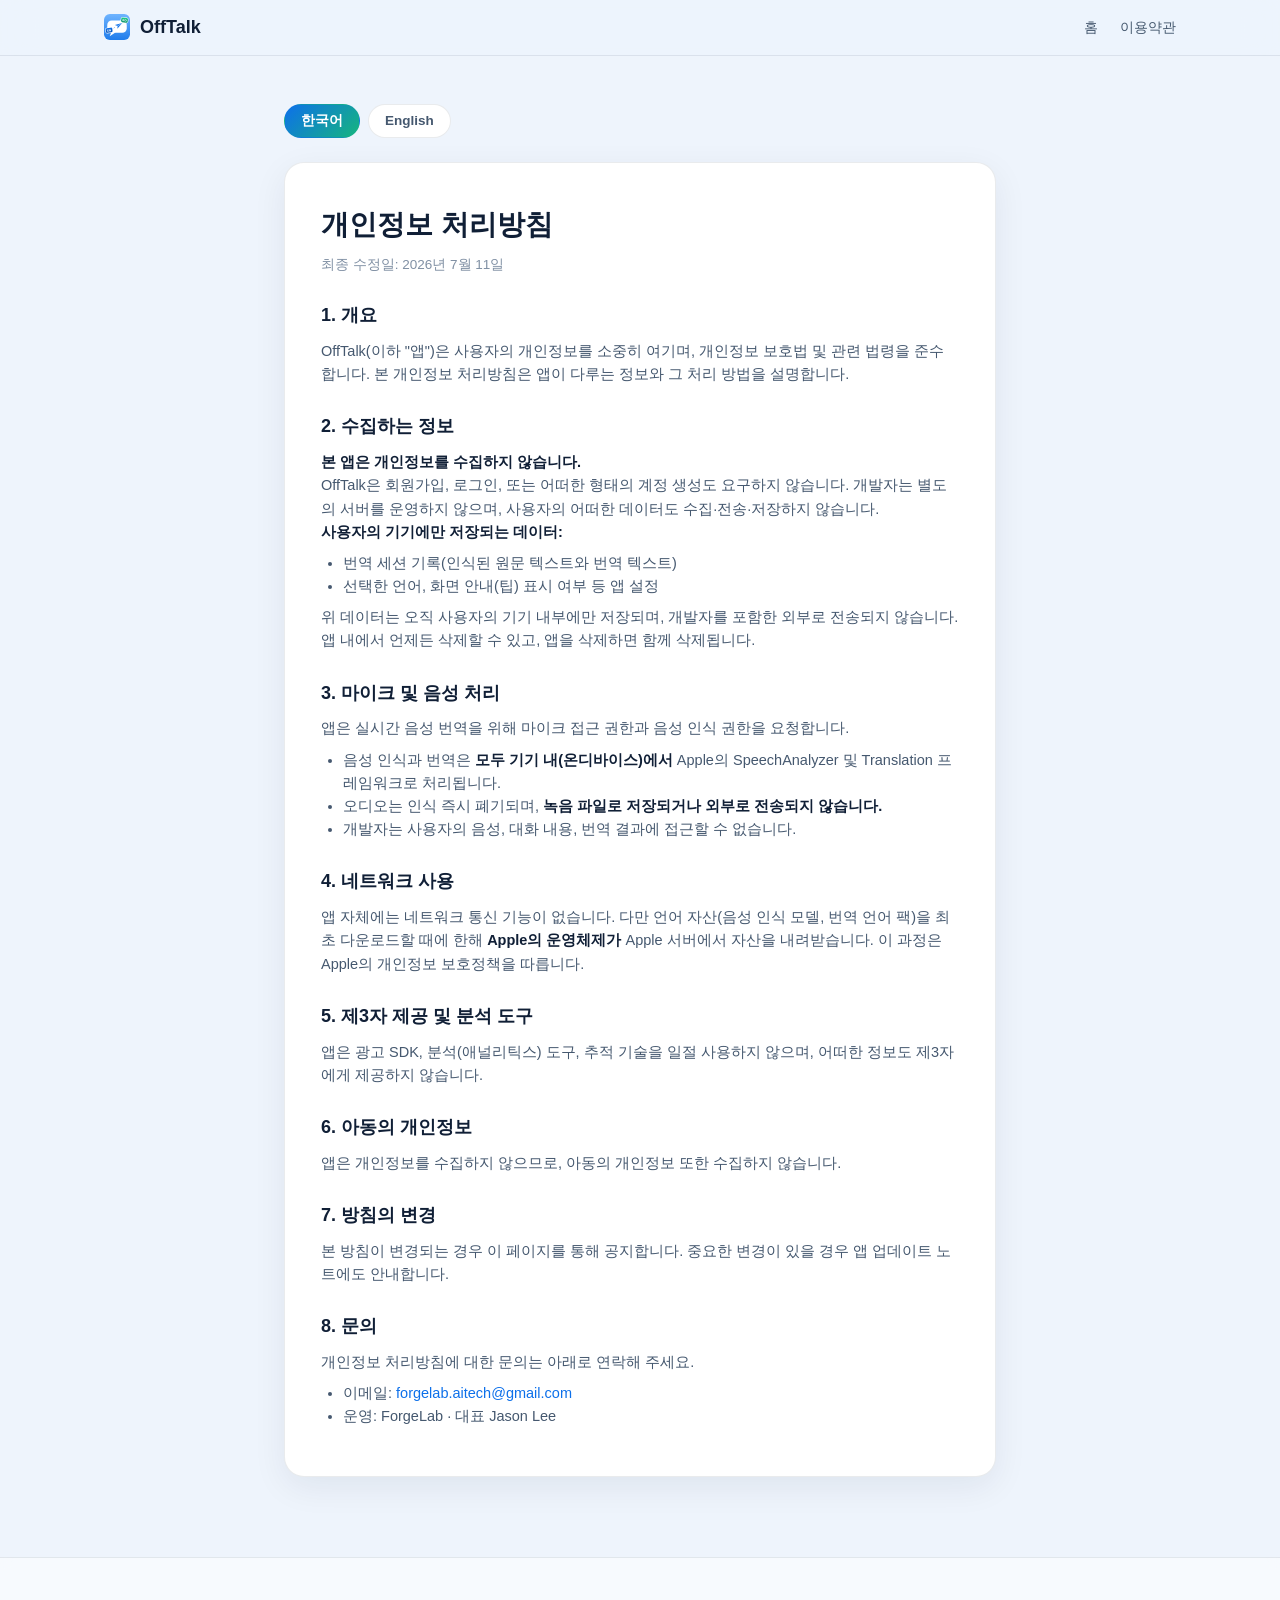
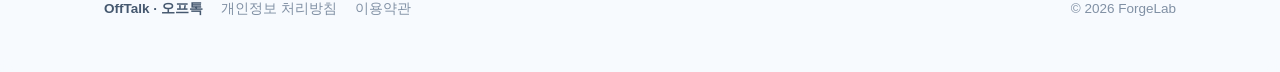
==== commit 138785f8: "New sticker brand mark everywhere, DOM language orbit, ad footage on site - Brand: header logo + fav" ====
--- a/docs/privacy.html
+++ b/docs/privacy.html
@@ -5,7 +5,7 @@
 <meta name="viewport" content="width=device-width, initial-scale=1.0" />
 <title>개인정보 처리방침 — OffTalk 오프톡</title>
 <meta name="robots" content="noindex" />
-<link rel="icon" href="data:image/svg+xml,%3Csvg%20xmlns%3D%22http%3A%2F%2Fwww.w3.org%2F2000%2Fsvg%22%20viewBox%3D%220%200%2064%2064%22%3E%3Cdefs%3E%3ClinearGradient%20id%3D%22ots%22%20x1%3D%220%22%20y1%3D%220%22%20x2%3D%220%22%20y2%3D%221%22%3E%3Cstop%20offset%3D%220%22%20stop-color%3D%22%236fb4ff%22%2F%3E%3Cstop%20offset%3D%221%22%20stop-color%3D%22%231f7ceb%22%2F%3E%3C%2FlinearGradient%3E%3C%2Fdefs%3E%3Crect%20x%3D%222%22%20y%3D%222%22%20width%3D%2260%22%20height%3D%2260%22%20rx%3D%2214%22%20fill%3D%22url%28%23ots%29%22%2F%3E%3Crect%20x%3D%229%22%20y%3D%2213%22%20width%3D%2246%22%20height%3D%2231%22%20rx%3D%2211%22%20fill%3D%22%23fff%22%2F%3E%3Cpath%20d%3D%22M20%2041%20L16.5%2053%20L31%2042%20Z%22%20fill%3D%22%23fff%22%2F%3E%3Cpath%20d%3D%22M46.5%2021.5%20L20.5%2030.5%20L30.5%2033.5%20L32.5%2041.5%20L37%2035.5%20Z%22%20fill%3D%22%230d70ea%22%2F%3E%3Ccircle%20cx%3D%2248.5%22%20cy%3D%2219%22%20r%3D%223.6%22%20fill%3D%22%23058c5d%22%2F%3E%3C%2Fsvg%3E" />
+<link rel="icon" href="data:image/svg+xml,%3Csvg%20xmlns%3D%22http%3A%2F%2Fwww.w3.org%2F2000%2Fsvg%22%20viewBox%3D%220%200%2064%2064%22%3E%3Cdefs%3E%3ClinearGradient%20id%3D%22otfsky%22%20x1%3D%220%22%20y1%3D%220%22%20x2%3D%220%22%20y2%3D%221%22%3E%3Cstop%20offset%3D%220%22%20stop-color%3D%22%236FB4FF%22%2F%3E%3Cstop%20offset%3D%221%22%20stop-color%3D%22%231F7CEB%22%2F%3E%3C%2FlinearGradient%3E%3ClinearGradient%20id%3D%22otfen%22%20x1%3D%220%22%20y1%3D%220%22%20x2%3D%220%22%20y2%3D%221%22%3E%3Cstop%20offset%3D%220%22%20stop-color%3D%22%230D70EA%22%2F%3E%3Cstop%20offset%3D%221%22%20stop-color%3D%22%230854B8%22%2F%3E%3C%2FlinearGradient%3E%3ClinearGradient%20id%3D%22otfko%22%20x1%3D%220%22%20y1%3D%220%22%20x2%3D%220%22%20y2%3D%221%22%3E%3Cstop%20offset%3D%220%22%20stop-color%3D%22%2322CC8E%22%2F%3E%3Cstop%20offset%3D%221%22%20stop-color%3D%22%23049068%22%2F%3E%3C%2FlinearGradient%3E%3C%2Fdefs%3E%3Crect%20width%3D%2264%22%20height%3D%2264%22%20rx%3D%2214.3%22%20fill%3D%22url%28%23otfsky%29%22%2F%3E%3Cpath%20d%3D%22M18%2044%20L14%2055%20L29%2045%20Z%22%20fill%3D%22%23fff%22%2F%3E%3Crect%20x%3D%228%22%20y%3D%2216%22%20width%3D%2248%22%20height%3D%2230%22%20rx%3D%2211%22%20fill%3D%22%23fff%22%2F%3E%3Cpath%20d%3D%22M17%2038.5%20Q23%2036%2028%2031.5%22%20fill%3D%22none%22%20stroke%3D%22%230D70EA%22%20stroke-width%3D%222%22%20stroke-linecap%3D%22round%22%20stroke-dasharray%3D%220.5%204.2%22%20opacity%3D%22.8%22%2F%3E%3Cg%20transform%3D%22translate%2836.5%2C27.5%29%20rotate%28-33%29%22%3E%3Cpath%20d%3D%22M10%200%20L-8%205.6%20L-3.5%200%20L-8%20-5.6%20Z%22%20fill%3D%22%230D70EA%22%2F%3E%3Cpath%20d%3D%22M10%200%20L-3.5%200%22%20stroke%3D%22%23BAD9FA%22%20stroke-width%3D%221.4%22%20stroke-linecap%3D%22round%22%2F%3E%3C%2Fg%3E%3Cg%20transform%3D%22translate%2812.5%2C40%29%20rotate%28-9%29%22%3E%3Crect%20x%3D%22-9.55%22%20y%3D%22-7.05%22%20width%3D%2219.1%22%20height%3D%2214.1%22%20rx%3D%224.6%22%20fill%3D%22%23fff%22%2F%3E%3Crect%20x%3D%22-8.25%22%20y%3D%22-5.75%22%20width%3D%2216.5%22%20height%3D%2211.5%22%20rx%3D%223.4%22%20fill%3D%22url%28%23otfen%29%22%2F%3E%3Ctext%20x%3D%220%22%20y%3D%220.6%22%20text-anchor%3D%22middle%22%20dominant-baseline%3D%22central%22%20font-family%3D%22system-ui%2C-apple-system%2C%27Segoe%20UI%27%2Csans-serif%22%20font-weight%3D%22800%22%20font-size%3D%226.8%22%20fill%3D%22%23fff%22%3EEN%3C%2Ftext%3E%3C%2Fg%3E%3Cg%20transform%3D%22translate%2850.5%2C15%29%20rotate%288%29%22%3E%3Crect%20x%3D%22-9.55%22%20y%3D%22-7.05%22%20width%3D%2219.1%22%20height%3D%2214.1%22%20rx%3D%224.6%22%20fill%3D%22%23fff%22%2F%3E%3Crect%20x%3D%22-8.25%22%20y%3D%22-5.75%22%20width%3D%2216.5%22%20height%3D%2211.5%22%20rx%3D%223.4%22%20fill%3D%22url%28%23otfko%29%22%2F%3E%3Ctext%20x%3D%220%22%20y%3D%220.6%22%20text-anchor%3D%22middle%22%20dominant-baseline%3D%22central%22%20font-family%3D%22system-ui%2C-apple-system%2C%27Segoe%20UI%27%2Csans-serif%22%20font-weight%3D%22800%22%20font-size%3D%226.8%22%20fill%3D%22%23fff%22%3EKO%3C%2Ftext%3E%3C%2Fg%3E%3C%2Fsvg%3E" />
 <link rel="stylesheet" href="styles.css" />
 </head>
 <body>
@@ -13,7 +13,7 @@
 <nav class="nav">
   <div class="nav-inner">
     <a class="logo" href="index.html">
-      <svg width="26" height="26" aria-hidden="true" xmlns="http://www.w3.org/2000/svg" viewBox="0 0 64 64"><defs><linearGradient id="ots" x1="0" y1="0" x2="0" y2="1"><stop offset="0" stop-color="#6fb4ff"/><stop offset="1" stop-color="#1f7ceb"/></linearGradient></defs><rect x="2" y="2" width="60" height="60" rx="14" fill="url(#ots)"/><rect x="9" y="13" width="46" height="31" rx="11" fill="#fff"/><path d="M20 41 L16.5 53 L31 42 Z" fill="#fff"/><path d="M46.5 21.5 L20.5 30.5 L30.5 33.5 L32.5 41.5 L37 35.5 Z" fill="#0d70ea"/><circle cx="48.5" cy="19" r="3.6" fill="#058c5d"/></svg>
+      <svg width="26" height="26" aria-hidden="true" xmlns="http://www.w3.org/2000/svg" viewBox="0 0 64 64"><defs><linearGradient id="othsky" x1="0" y1="0" x2="0" y2="1"><stop offset="0" stop-color="#6FB4FF"/><stop offset="1" stop-color="#1F7CEB"/></linearGradient><linearGradient id="othen" x1="0" y1="0" x2="0" y2="1"><stop offset="0" stop-color="#0D70EA"/><stop offset="1" stop-color="#0854B8"/></linearGradient><linearGradient id="othko" x1="0" y1="0" x2="0" y2="1"><stop offset="0" stop-color="#22CC8E"/><stop offset="1" stop-color="#049068"/></linearGradient></defs><rect width="64" height="64" rx="14.3" fill="url(#othsky)"/><path d="M18 44 L14 55 L29 45 Z" fill="#fff"/><rect x="8" y="16" width="48" height="30" rx="11" fill="#fff"/><path d="M17 38.5 Q23 36 28 31.5" fill="none" stroke="#0D70EA" stroke-width="2" stroke-linecap="round" stroke-dasharray="0.5 4.2" opacity=".8"/><g transform="translate(36.5,27.5) rotate(-33)"><path d="M10 0 L-8 5.6 L-3.5 0 L-8 -5.6 Z" fill="#0D70EA"/><path d="M10 0 L-3.5 0" stroke="#BAD9FA" stroke-width="1.4" stroke-linecap="round"/></g><g transform="translate(12.5,40) rotate(-9)"><rect x="-9.55" y="-7.05" width="19.1" height="14.1" rx="4.6" fill="#fff"/><rect x="-8.25" y="-5.75" width="16.5" height="11.5" rx="3.4" fill="url(#othen)"/><text x="0" y="0.6" text-anchor="middle" dominant-baseline="central" font-family="system-ui,-apple-system,'Segoe UI',sans-serif" font-weight="800" font-size="6.8" fill="#fff">EN</text></g><g transform="translate(50.5,15) rotate(8)"><rect x="-9.55" y="-7.05" width="19.1" height="14.1" rx="4.6" fill="#fff"/><rect x="-8.25" y="-5.75" width="16.5" height="11.5" rx="3.4" fill="url(#othko)"/><text x="0" y="0.6" text-anchor="middle" dominant-baseline="central" font-family="system-ui,-apple-system,'Segoe UI',sans-serif" font-weight="800" font-size="6.8" fill="#fff">KO</text></g></svg>
       OffTalk
     </a>
     <div class="nav-links">
--- a/docs/styles.css
+++ b/docs/styles.css
@@ -1,27 +1,31 @@
 /* ==========================================================================
-   OffTalk — jsonpassion.github.io/parlo-site
-   Daylight theme: airy sky background, travel blue for voice, fresh green
-   for translation. Built for moments without internet — planes, trips,
-   interviews, meetings.
+   OffTalk — jsonpassion.github.io/offtalk-site
+   Atmospheric daylight theme (Suno-inspired mood): a drifting sky aurora
+   with film grain behind floating white glass cards. Travel-blue voice,
+   fresh-green translation. Cards fan and rise into view on scroll.
    ========================================================================== */
 
 :root {
-  --bg: #f2f6fb;
-  --panel: #e9f0f8;
+  --bg: #eef4fc;
+  --panel: rgba(255, 255, 255, 0.55);
   --panel-2: #ffffff;
-  --line: #d9e3ef;
-  --text: #13233c;
+  --line: rgba(19, 35, 60, 0.09);
+  --line-2: rgba(19, 35, 60, 0.14);
+  --text: #101f36;
   --body: #45586f;
-  --dim: #7b8a9e;
+  --dim: #8090a4;
   --blue: #0d70ea;
   --blue-deep: #0854b8;
+  --cyan: #22b6d6;
   --green: #058c5d;
+  --mint: #16b57e;
+  --peri: #7c9bff;
   --coral: #f2544a;
-  --radius: 16px;
+  --radius: 20px;
+  --ease: cubic-bezier(0.16, 1, 0.3, 1);
 }
 
 * { margin: 0; padding: 0; box-sizing: border-box; }
-
 html { scroll-behavior: smooth; }
 
 body {
@@ -30,229 +34,327 @@
   color: var(--text);
   line-height: 1.6;
   -webkit-font-smoothing: antialiased;
-}
-
-.wrap { max-width: 1080px; margin: 0 auto; padding: 0 24px; }
-
+  position: relative;
+  overflow-x: hidden;
+}
+
+.wrap { max-width: 1120px; margin: 0 auto; padding: 0 24px; }
 a { color: var(--blue); text-decoration: none; }
+
+/* ------------------------- Ambient aurora + grain ------------------------- */
+.aurora {
+  position: fixed; inset: -20vh -10vw; z-index: -2; pointer-events: none;
+  filter: blur(70px) saturate(1.15);
+}
+.aurora span {
+  position: absolute; border-radius: 50%; opacity: 0.5;
+  mix-blend-mode: multiply;
+}
+.aurora .a1 { width: 46vw; height: 46vw; left: -6vw; top: -4vh;
+  background: radial-gradient(circle, rgba(47,143,255,.55), transparent 62%);
+  animation: drift1 26s ease-in-out infinite; }
+.aurora .a2 { width: 40vw; height: 40vw; right: -4vw; top: 2vh;
+  background: radial-gradient(circle, rgba(124,155,255,.5), transparent 62%);
+  animation: drift2 32s ease-in-out infinite; }
+.aurora .a3 { width: 44vw; height: 44vw; left: 22vw; top: 34vh;
+  background: radial-gradient(circle, rgba(22,181,126,.42), transparent 62%);
+  animation: drift3 30s ease-in-out infinite; }
+.aurora .a4 { width: 34vw; height: 34vw; right: 8vw; top: 52vh;
+  background: radial-gradient(circle, rgba(34,182,214,.4), transparent 62%);
+  animation: drift1 28s ease-in-out infinite reverse; }
+
+@keyframes drift1 { 0%,100% { transform: translate(0,0) scale(1); } 50% { transform: translate(6vw,5vh) scale(1.12); } }
+@keyframes drift2 { 0%,100% { transform: translate(0,0) scale(1.05); } 50% { transform: translate(-5vw,7vh) scale(0.92); } }
+@keyframes drift3 { 0%,100% { transform: translate(0,0) scale(0.95); } 50% { transform: translate(4vw,-6vh) scale(1.1); } }
+
+.grain {
+  position: fixed; inset: 0; z-index: -1; pointer-events: none; opacity: 0.05;
+  background-image: url("data:image/svg+xml,%3Csvg xmlns='http://www.w3.org/2000/svg' width='140' height='140'%3E%3Cfilter id='n'%3E%3CfeTurbulence type='fractalNoise' baseFrequency='0.85' numOctaves='2' stitchTiles='stitch'/%3E%3C/filter%3E%3Crect width='100%25' height='100%25' filter='url(%23n)'/%3E%3C/svg%3E");
+}
+
+/* ------------------------------ Reveal on scroll ------------------------------ */
+[data-reveal] {
+  opacity: 0;
+  transition: opacity 0.8s var(--ease), transform 0.8s var(--ease);
+  transition-delay: calc(var(--i, 0) * 75ms);
+  will-change: opacity, transform;
+}
+[data-reveal="rise"] { transform: translateY(34px); }
+[data-reveal="fan-left"] { transform: translateX(-70px) rotate(-7deg); transform-origin: bottom left; }
+[data-reveal="fan-right"] { transform: translateX(70px) rotate(7deg); transform-origin: bottom right; }
+[data-reveal="zoom"] { transform: scale(0.9); }
+[data-reveal].in { opacity: 1; transform: none; }
+@media (prefers-reduced-motion: reduce) {
+  [data-reveal] { opacity: 1 !important; transform: none !important; transition: none; }
+  .aurora span { animation: none; }
+}
 
 /* ------------------------------ Nav ------------------------------ */
 .nav {
   position: sticky; top: 0; z-index: 50;
-  background: rgba(242, 246, 251, 0.85);
-  backdrop-filter: blur(14px);
+  background: rgba(238, 244, 252, 0.72);
+  backdrop-filter: blur(16px) saturate(1.2);
   border-bottom: 1px solid var(--line);
 }
 .nav-inner {
-  max-width: 1080px; margin: 0 auto; padding: 14px 24px;
+  max-width: 1120px; margin: 0 auto; padding: 13px 24px;
   display: flex; align-items: center; justify-content: space-between; gap: 16px;
 }
-.logo {
-  display: flex; align-items: center; gap: 10px;
-  font-weight: 800; font-size: 18px; color: var(--text);
-}
+.logo { display: flex; align-items: center; gap: 10px; font-weight: 800; font-size: 18px; color: var(--text); }
 .logo .kr { color: var(--dim); font-weight: 600; font-size: 14px; }
 .nav-links { display: flex; align-items: center; gap: 22px; font-size: 14px; }
 .nav-links a { color: var(--body); }
 .nav-links a:hover { color: var(--text); }
 
 .btn {
-  display: inline-block; padding: 10px 18px; border-radius: 999px;
-  font-weight: 700; font-size: 14px; transition: transform .15s, box-shadow .15s;
-}
-.btn.primary {
-  background: linear-gradient(135deg, var(--blue), var(--green));
-  color: #fff;
-}
-.btn.primary:hover { transform: translateY(-1px); box-shadow: 0 8px 24px rgba(13,112,234,.3); }
-.btn.primary.block { display: block; text-align: center; margin-top: 22px; }
-.btn.ghost { border: 1px solid var(--line); color: var(--body); background: #fff; }
-.btn.ghost:hover { color: var(--text); border-color: var(--dim); }
+  display: inline-block; padding: 11px 20px; border-radius: 999px;
+  font-weight: 700; font-size: 14px; transition: transform 0.16s var(--ease), box-shadow 0.16s var(--ease);
+}
+.btn.primary { background: linear-gradient(135deg, var(--blue), var(--mint)); color: #fff; }
+.btn.primary:hover { transform: translateY(-2px); box-shadow: 0 10px 26px rgba(13,112,234,.32); }
+.btn.primary.block { display: block; text-align: center; margin-top: 24px; }
+.btn.ghost { border: 1px solid var(--line-2); color: var(--text); background: rgba(255,255,255,.6); backdrop-filter: blur(8px); }
+.btn.ghost:hover { transform: translateY(-2px); border-color: var(--blue); color: var(--blue); }
 
 /* ------------------------------ Hero ------------------------------ */
 .hero {
-  display: grid; grid-template-columns: 1.05fr .95fr; gap: 48px;
-  align-items: center; padding: 88px 24px 72px;
+  display: grid; grid-template-columns: 1.02fr 0.98fr; gap: 40px;
+  align-items: center; padding: 96px 24px 84px; position: relative;
 }
 .tag {
-  display: inline-block; font-size: 12.5px; font-weight: 700;
-  color: var(--blue); background: rgba(13,112,234,.08);
-  border: 1px solid rgba(13,112,234,.25);
-  padding: 5px 12px; border-radius: 999px; margin-bottom: 20px;
-  letter-spacing: .02em;
-}
-.hero h1 { font-size: 50px; line-height: 1.16; font-weight: 850; letter-spacing: -0.02em; }
-.hero .hl {
-  background: linear-gradient(100deg, var(--blue), var(--green));
+  display: inline-flex; align-items: center; gap: 7px;
+  font-size: 12.5px; font-weight: 700; color: var(--blue);
+  background: rgba(255,255,255,.7); border: 1px solid rgba(13,112,234,.25);
+  padding: 6px 14px; border-radius: 999px; margin-bottom: 22px;
+  backdrop-filter: blur(8px); letter-spacing: .01em;
+}
+.tag .dot { width: 7px; height: 7px; border-radius: 50%; background: var(--mint);
+  box-shadow: 0 0 0 4px rgba(22,181,126,.2); animation: livepulse 1.8s ease-in-out infinite; }
+@keyframes livepulse { 0%,100% { opacity: .5; } 50% { opacity: 1; } }
+
+.hero h1 {
+  font-size: clamp(38px, 5.6vw, 68px); line-height: 1.12;
+  font-weight: 850; letter-spacing: -0.03em; color: var(--text);
+}
+.hero h1 .hl {
+  background: linear-gradient(100deg, var(--blue), var(--mint));
   -webkit-background-clip: text; background-clip: text; color: transparent;
 }
-.hero .sub { margin-top: 20px; font-size: 17px; color: var(--body); max-width: 480px; }
-.hero .sub strong { color: var(--text); }
+/* Rotating location word */
+.rotor-wrap { display: block; height: 1.14em; overflow: hidden; }
+.rotor {
+  display: inline-block; color: var(--blue-deep);
+  border-right: 3px solid var(--blue); padding-right: 3px;
+  animation: caret 0.9s step-end infinite;
+}
+@keyframes caret { 50% { border-color: transparent; } }
+
+.hero .sub { margin-top: 22px; font-size: 17px; color: var(--body); max-width: 480px; }
+.hero .sub strong { color: var(--text); font-weight: 700; }
 .hero-ctas { display: flex; align-items: center; gap: 14px; margin-top: 30px; flex-wrap: wrap; }
 
 .store-badge {
   display: inline-flex; align-items: center; gap: 10px;
-  background: #101623; color: #fff; border-radius: 12px;
-  padding: 9px 18px; line-height: 1.15;
-}
+  background: #101623; color: #fff; border-radius: 14px; padding: 10px 20px; line-height: 1.15;
+  transition: transform 0.16s var(--ease), box-shadow 0.16s var(--ease);
+}
+.store-badge:hover { transform: translateY(-2px); box-shadow: 0 12px 30px rgba(16,22,35,.28); }
 .store-badge small { display: block; font-size: 10.5px; font-weight: 600; opacity: .8; }
 .store-badge .big { font-size: 17px; font-weight: 800; }
 
-/* Scenario chips under the hero copy */
-.moment-chips { display: flex; flex-wrap: wrap; gap: 8px; margin-top: 22px; }
+.moment-chips { display: flex; flex-wrap: wrap; gap: 8px; margin-top: 26px; }
 .moment-chips span {
   font-size: 13px; font-weight: 600; color: var(--body);
-  background: #fff; border: 1px solid var(--line);
-  padding: 6px 13px; border-radius: 999px;
-}
-
-/* ------------------------- Phone mockup ------------------------- */
+  background: rgba(255,255,255,.7); border: 1px solid var(--line);
+  padding: 7px 14px; border-radius: 999px; backdrop-filter: blur(8px);
+}
+
+/* Hero visual side */
+.hero-visual { position: relative; }
+
+/* Floating phrase cards around the phone (Suno-style depth) */
+.float-card {
+  position: absolute; z-index: 3;
+  background: rgba(255,255,255,.9); backdrop-filter: blur(10px);
+  border: 1px solid var(--line); border-radius: 16px;
+  padding: 12px 15px; width: 210px;
+  box-shadow: 0 18px 40px rgba(19,35,60,.14);
+}
+.float-card .fsrc { font-size: 13px; font-weight: 600; color: var(--text); }
+.float-card .fdst { font-size: 12.5px; color: var(--green); margin-top: 4px; }
+.float-card .fflag { font-size: 11px; color: var(--dim); font-weight: 700; margin-bottom: 5px; letter-spacing: .04em; }
+.float-a { top: -18px; left: -34px; transform: rotate(-8deg); animation: floaty 7s ease-in-out infinite; }
+.float-b { bottom: 26px; left: -56px; transform: rotate(6deg); animation: floaty 8.5s ease-in-out infinite 0.6s; }
+.float-c { top: 44px; right: -46px; transform: rotate(7deg); animation: floaty 7.6s ease-in-out infinite 1.1s; }
+@keyframes floaty { 0%,100% { translate: 0 0; } 50% { translate: 0 -12px; } }
+
+/* Phone mockup */
 .phone {
-  width: 320px; margin: 0 auto;
-  background: #ffffff;
-  border: 1px solid var(--line);
+  position: relative; z-index: 2;
+  width: 300px; margin: 0 auto;
+  background: #ffffff; border: 1px solid var(--line);
   border-radius: 44px; padding: 14px 12px;
-  box-shadow: 0 30px 70px rgba(19,35,60,.16);
-}
-.phone-notch {
-  width: 110px; height: 26px; margin: 0 auto 10px;
-  background: #eef3f9; border: 1px solid var(--line); border-radius: 999px;
-}
+  box-shadow: 0 40px 80px rgba(19,35,60,.2);
+}
+.phone-notch { width: 108px; height: 26px; margin: 0 auto 10px; background: #eef3f9; border: 1px solid var(--line); border-radius: 999px; }
 .phone-screen {
-  background: linear-gradient(180deg, #f4f8fd, #eaf1f9);
-  border-radius: 30px; padding: 18px 16px 20px; min-height: 480px;
-  display: flex; flex-direction: column; gap: 12px;
-  border: 1px solid var(--line);
+  background: linear-gradient(180deg, #f5f9fd, #eaf1f9);
+  border-radius: 30px; padding: 18px 16px 20px; min-height: 470px;
+  display: flex; flex-direction: column; gap: 12px; border: 1px solid var(--line);
 }
 .lang-pill-row { display: flex; justify-content: space-between; align-items: center; gap: 8px; }
-.lang-pill {
-  flex: 1; text-align: center; font-size: 12px; font-weight: 700;
-  background: #fff; border: 1px solid var(--line);
-  border-radius: 12px; padding: 9px 0; color: var(--body);
-}
+.lang-pill { flex: 1; text-align: center; font-size: 12px; font-weight: 700;
+  background: #fff; border: 1px solid var(--line); border-radius: 12px; padding: 9px 0; color: var(--body); }
 .lang-swap { color: var(--dim); font-size: 14px; }
-
 .talk-card {
-  flex: 1; background: #ffffff;
-  border: 1px solid var(--line); border-radius: 18px; padding: 16px 14px;
-  display: flex; flex-direction: column; gap: 14px; overflow: hidden;
+  flex: 1; background: #ffffff; border: 1px solid var(--line); border-radius: 18px;
+  padding: 16px 14px; display: flex; flex-direction: column; gap: 14px; overflow: hidden;
 }
 .pair .src { font-size: 14.5px; font-weight: 600; color: var(--text); }
 .pair .dst { font-size: 13.5px; color: var(--green); margin-top: 5px; padding-left: 12px; }
-
-.pair.volatile .src { color: rgba(19,35,60,.5); }
+.pair.volatile .src { color: rgba(16,31,54,.5); }
 .pair.volatile .src::before {
-  content: ""; display: inline-block; width: 6px; height: 6px;
-  border-radius: 50%; background: var(--blue); margin-right: 7px;
-  vertical-align: 2px; animation: pulse 1.1s ease-in-out infinite;
+  content: ""; display: inline-block; width: 6px; height: 6px; border-radius: 50%;
+  background: var(--blue); margin-right: 7px; vertical-align: 2px; animation: livepulse 1.1s infinite;
 }
 .pair.volatile .dst { color: rgba(5,140,93,.7); font-style: italic; }
-
-@keyframes pulse { 0%,100% { opacity: .35; } 50% { opacity: 1; } }
-
-.typing-caret { display: inline-block; width: 2px; height: 14px; background: var(--blue);
-  vertical-align: -2px; margin-left: 2px; animation: pulse .8s infinite; }
-
-.slide-stop {
-  display: flex; align-items: center; gap: 10px;
-  background: #fff; border: 1px solid var(--line);
-  border-radius: 999px; padding: 8px 10px; font-size: 12.5px; color: var(--dim);
-}
-.slide-stop .knob {
-  width: 30px; height: 30px; border-radius: 50%;
-  background: radial-gradient(circle at 35% 35%, #ff8a80, var(--coral));
-  box-shadow: 0 3px 8px rgba(242,84,74,.35);
-}
+.typing-caret { display: inline-block; width: 2px; height: 14px; background: var(--blue); vertical-align: -2px; margin-left: 2px; animation: livepulse .8s infinite; }
+.slide-stop { display: flex; align-items: center; gap: 10px; background: #fff; border: 1px solid var(--line);
+  border-radius: 999px; padding: 8px 10px; font-size: 12.5px; color: var(--dim); }
+.slide-stop .knob { width: 30px; height: 30px; border-radius: 50%;
+  background: radial-gradient(circle at 35% 35%, #ff8a80, var(--coral)); box-shadow: 0 3px 8px rgba(242,84,74,.35); }
 
 /* ------------------------------ Sections ------------------------------ */
-section { padding: 72px 0; }
-section.alt { background: var(--panel); border-top: 1px solid var(--line); border-bottom: 1px solid var(--line); }
-.sec-head { text-align: center; max-width: 660px; margin: 0 auto 48px; }
-.sec-head h2 { font-size: 34px; font-weight: 800; letter-spacing: -0.01em; }
-.sec-head p { margin-top: 12px; color: var(--body); font-size: 16px; }
-
-/* Moments (scenarios) */
+section { padding: 92px 0; position: relative; }
+section.alt::before {
+  content: ""; position: absolute; inset: 0; z-index: -1;
+  background: rgba(255,255,255,.4); backdrop-filter: blur(2px);
+  border-top: 1px solid var(--line); border-bottom: 1px solid var(--line);
+}
+.sec-head { text-align: center; max-width: 680px; margin: 0 auto 52px; }
+.sec-head h2 { font-size: clamp(28px, 3.4vw, 40px); font-weight: 850; letter-spacing: -0.02em; line-height: 1.18; }
+.sec-head p { margin-top: 14px; color: var(--body); font-size: 16.5px; }
+
+/* Card base look */
+.card, .moment, .step, .lottie-card, .price-card, .demo-box, .faq details {
+  background: var(--panel-2); border: 1px solid var(--line);
+  border-radius: var(--radius);
+  box-shadow: 0 8px 28px rgba(19,35,60,.06);
+}
+
+/* Moments (scenarios) — fan in from the left */
 .moments { display: grid; grid-template-columns: repeat(4, 1fr); gap: 18px; }
-.moment {
-  background: var(--panel-2); border: 1px solid var(--line);
-  border-radius: var(--radius); padding: 24px 20px;
-  transition: transform .15s, box-shadow .15s;
-}
-.moment:hover { transform: translateY(-3px); box-shadow: 0 14px 34px rgba(19,35,60,.10); }
-.moment .ico { font-size: 26px; }
-.moment h3 { font-size: 16px; margin: 12px 0 6px; }
+.moment { padding: 26px 22px; transition: transform 0.2s var(--ease), box-shadow 0.2s var(--ease); }
+.moment:hover { transform: translateY(-5px); box-shadow: 0 20px 44px rgba(19,35,60,.12); }
+.moment .ico { font-size: 28px; }
+.moment h3 { font-size: 16.5px; margin: 12px 0 6px; }
 .moment p { font-size: 13.5px; color: var(--body); }
 .moment .quote {
-  margin-top: 12px; font-size: 12.5px; color: var(--blue-deep);
-  background: rgba(13,112,234,.07); border-radius: 10px; padding: 8px 10px;
-  font-weight: 600;
+  margin-top: 14px; font-size: 12.5px; color: var(--blue-deep);
+  background: linear-gradient(135deg, rgba(13,112,234,.08), rgba(22,181,126,.08));
+  border-radius: 10px; padding: 9px 11px; font-weight: 600;
 }
 
 /* Steps */
-.steps { display: grid; grid-template-columns: repeat(3, 1fr); gap: 20px; }
-.step {
-  background: var(--panel-2); border: 1px solid var(--line);
-  border-radius: var(--radius); padding: 26px 22px;
-}
+.steps { display: grid; grid-template-columns: repeat(3, 1fr); gap: 22px; }
+.step { padding: 30px 26px; transition: transform 0.2s var(--ease), box-shadow 0.2s var(--ease); }
+.step:hover { transform: translateY(-5px); box-shadow: 0 20px 44px rgba(19,35,60,.12); }
 .step .num {
-  display: inline-flex; width: 34px; height: 34px; align-items: center; justify-content: center;
-  border-radius: 10px; font-weight: 800; color: #fff;
-  background: linear-gradient(135deg, var(--blue), var(--green)); margin-bottom: 14px;
-}
-.step h3 { font-size: 17px; margin-bottom: 8px; }
-.step p { font-size: 14px; color: var(--body); }
+  display: inline-flex; width: 38px; height: 38px; align-items: center; justify-content: center;
+  border-radius: 12px; font-weight: 850; font-size: 18px; color: #fff;
+  background: linear-gradient(135deg, var(--blue), var(--mint)); margin-bottom: 16px;
+}
+.step h3 { font-size: 18px; margin-bottom: 8px; }
+.step p { font-size: 14.5px; color: var(--body); }
 
 /* Features */
 .grid { display: grid; grid-template-columns: repeat(3, 1fr); gap: 20px; }
-.card {
-  background: var(--panel-2); border: 1px solid var(--line);
-  border-radius: var(--radius); padding: 24px 22px;
-  transition: transform .15s, box-shadow .15s;
-}
-.card:hover { transform: translateY(-3px); box-shadow: 0 14px 34px rgba(19,35,60,.10); }
-.card .ico { font-size: 26px; }
-.card h3 { font-size: 16.5px; margin: 12px 0 8px; }
-.card p { font-size: 14px; color: var(--body); }
+.card { padding: 26px 24px; transition: transform 0.2s var(--ease), box-shadow 0.2s var(--ease); }
+.card:hover { transform: translateY(-5px); box-shadow: 0 20px 44px rgba(19,35,60,.12); }
+.card .ico { font-size: 28px; }
+.card h3 { font-size: 17px; margin: 14px 0 8px; }
+.card p { font-size: 14.5px; color: var(--body); }
 
 /* Motion (Lottie) */
+.brand-anim {
+  width: 140px; height: 140px; margin: 0 auto 44px; border-radius: 32px; overflow: hidden;
+  box-shadow: 0 22px 52px rgba(13,112,234,.3);
+}
+.brand-anim svg { display: block; }
 .lottie-grid { display: grid; grid-template-columns: repeat(3, 1fr); gap: 20px; }
-.lottie-card {
-  background: var(--panel-2); border: 1px solid var(--line);
-  border-radius: var(--radius); padding: 20px 22px 24px;
-  transition: transform .15s, box-shadow .15s;
-}
-.lottie-card:hover { transform: translateY(-3px); box-shadow: 0 14px 34px rgba(19,35,60,.10); }
-.lottie-box {
-  height: 200px; margin-bottom: 8px;
-  display: flex; align-items: center; justify-content: center;
-}
+.lottie-card { padding: 20px 22px 24px; transition: transform 0.2s var(--ease), box-shadow 0.2s var(--ease); }
+.lottie-card:hover { transform: translateY(-5px); box-shadow: 0 20px 44px rgba(19,35,60,.12); }
+.lottie-box { height: 200px; margin-bottom: 8px; display: flex; align-items: center; justify-content: center; }
 .lottie-box svg { max-height: 200px; }
 .lottie-card h3 { font-size: 16.5px; margin-bottom: 8px; }
 .lottie-card p { font-size: 14px; color: var(--body); }
 
-/* Languages orbit */
-.lang-orbit {
-  height: 400px; max-width: 440px; margin: 0 auto;
+/* Languages orbit — DOM/CSS, real typography */
+.lang-orbit { display: flex; justify-content: center; padding: 8px 0 20px; }
+.orbit-stage { position: relative; width: 460px; height: 460px; }
+.orbit-ring { position: absolute; border-radius: 50%; border: 1.5px dashed rgba(13,112,234,.28); }
+.ring-a { inset: 40px; }
+.ring-b { inset: 112px; }
+.orbit-core {
+  position: absolute; left: 50%; top: 50%; transform: translate(-50%,-50%);
+  line-height: 0; border-radius: 14px; box-shadow: 0 16px 38px rgba(13,112,234,.35);
+}
+.orbit-core svg { display: block; }
+@keyframes orbitspin { from { transform: rotate(0deg); } to { transform: rotate(360deg); } }
+.orbit-spin { position: absolute; inset: 0; animation: orbitspin 56s linear infinite; }
+.orbit-spin.inner { animation-duration: 40s; animation-direction: reverse; }
+.lang-chip {
+  position: absolute; left: 50%; top: 50%; width: 0; height: 0;
   display: flex; align-items: center; justify-content: center;
-}
-.lang-orbit svg { max-height: 400px; }
-.lang-list {
-  text-align: center; color: var(--dim); font-size: 13.5px;
-  margin-top: 6px; letter-spacing: .01em;
-}
+  transform: rotate(var(--a)) translateX(190px) rotate(calc(-1 * var(--a)));
+}
+.orbit-spin.inner .lang-chip { transform: rotate(var(--a)) translateX(118px) rotate(calc(-1 * var(--a))); }
+.lang-chip i {
+  flex: none; font-style: normal; white-space: nowrap;
+  background: #fff; border: 1px solid var(--line); border-radius: 999px;
+  padding: 8px 16px; font-size: 13.5px; font-weight: 700; color: var(--text);
+  box-shadow: 0 8px 22px rgba(19,35,60,.12);
+  animation: orbitspin 56s linear infinite reverse;
+}
+.orbit-spin.inner .lang-chip i { animation-duration: 40s; animation-direction: normal; }
+.orbit-plane {
+  position: absolute; left: 0; top: 0; width: 22px; height: 22px;
+  margin: -11px 0 0 -11px; line-height: 0; opacity: 0;
+  offset-path: circle(154px at 230px 230px); offset-rotate: auto;
+}
+.orbit-plane.p1 { animation: orbitflyA 11s ease-in-out infinite 1s; }
+.orbit-plane.p2 { animation: orbitflyB 11s ease-in-out infinite 6.5s; }
+@keyframes orbitflyA {
+  0% { offset-distance: 2%; opacity: 0; }
+  8% { opacity: 1; }
+  40% { offset-distance: 44%; opacity: 1; }
+  50% { offset-distance: 50%; opacity: 0; }
+  100% { offset-distance: 50%; opacity: 0; }
+}
+@keyframes orbitflyB {
+  0% { offset-distance: 52%; opacity: 0; }
+  8% { opacity: 1; }
+  40% { offset-distance: 94%; opacity: 1; }
+  50% { offset-distance: 100%; opacity: 0; }
+  100% { offset-distance: 100%; opacity: 0; }
+}
+@media (prefers-reduced-motion: reduce) {
+  .orbit-spin, .lang-chip i { animation: none; }
+  .orbit-plane { display: none; }
+}
+@media (max-width: 560px) {
+  .orbit-stage { transform: scale(0.7); margin: -64px 0; }
+}
+.lang-list { text-align: center; color: var(--dim); font-size: 13.5px; margin-top: 6px; letter-spacing: .01em; }
 
 /* Demo */
-.demo-box {
-  max-width: 620px; margin: 0 auto; background: var(--panel-2);
-  border: 1px solid var(--line); border-radius: var(--radius); padding: 24px;
-}
+.demo-box { max-width: 620px; margin: 0 auto; padding: 26px; }
 .demo-stage { position: relative; text-align: center; padding: 8px 0 18px; }
 #demoPlay {
-  font-size: 20px; width: 56px; height: 56px; border-radius: 50%;
-  border: none; cursor: pointer; color: #fff; font-weight: 800;
-  background: linear-gradient(135deg, var(--blue), var(--green));
-  box-shadow: 0 10px 26px rgba(13,112,234,.3);
-}
+  font-size: 20px; width: 58px; height: 58px; border-radius: 50%; border: none; cursor: pointer;
+  color: #fff; font-weight: 800; background: linear-gradient(135deg, var(--blue), var(--mint));
+  box-shadow: 0 12px 28px rgba(13,112,234,.32); transition: transform 0.16s var(--ease); }
+#demoPlay:hover { transform: scale(1.06); }
 .demo-transcript { max-height: 260px; overflow-y: auto; display: flex; flex-direction: column; gap: 12px; }
 .demo-line { text-align: left; animation: rise .35s ease both; }
 .demo-line .src { font-size: 15px; font-weight: 600; }
@@ -260,69 +362,111 @@
 .demo-line .dst.pending { color: rgba(5,140,93,.55); font-style: italic; }
 @keyframes rise { from { opacity: 0; transform: translateY(8px); } to { opacity: 1; transform: none; } }
 
+/* ------------------------------ Video bands ------------------------------ */
+.cine, .skyband {
+  position: relative; overflow: hidden; padding: 0;
+  min-height: 480px; display: flex; align-items: center;
+}
+.cine-video, .skyband-video {
+  position: absolute; inset: 0; width: 100%; height: 100%;
+  object-fit: cover; z-index: 0;
+}
+.cine-veil {
+  position: absolute; inset: 0; z-index: 1;
+  background: linear-gradient(100deg, rgba(9,25,52,.78) 0%, rgba(9,25,52,.45) 46%, rgba(9,25,52,.05) 78%);
+}
+.cine-copy { position: relative; z-index: 2; padding-top: 72px; padding-bottom: 72px; }
+.cine-eyebrow {
+  display: inline-block; font-size: 12px; font-weight: 800; letter-spacing: .18em;
+  color: #bcd8ff; border: 1px solid rgba(188,216,255,.4); border-radius: 999px;
+  padding: 6px 14px; margin-bottom: 18px; backdrop-filter: blur(4px);
+}
+.cine-copy h2 {
+  color: #fff; font-size: clamp(28px, 3.6vw, 44px); font-weight: 850;
+  letter-spacing: -0.02em; line-height: 1.2; max-width: 560px;
+  text-shadow: 0 2px 24px rgba(9,25,52,.5);
+}
+.cine-copy p { color: rgba(255,255,255,.85); font-size: 17px; margin-top: 14px; max-width: 480px; }
+
+.skyband { text-align: center; justify-content: center; min-height: 460px; }
+.skyband-veil {
+  position: absolute; inset: 0; z-index: 1;
+  background: radial-gradient(ellipse at 50% 62%, rgba(8,55,125,.42), rgba(8,55,125,.08) 65%);
+}
+.skyband-copy { position: relative; z-index: 2; padding-top: 84px; padding-bottom: 84px; }
+.skyband-copy h2 {
+  color: #fff; font-size: clamp(30px, 4vw, 48px); font-weight: 850;
+  letter-spacing: -0.02em; text-shadow: 0 2px 26px rgba(8,55,125,.55);
+}
+.skyband-copy p { color: rgba(255,255,255,.92); font-size: 17.5px; margin: 14px 0 30px; text-shadow: 0 1px 14px rgba(8,55,125,.5); }
+.skyband .store-badge { box-shadow: 0 16px 40px rgba(9,25,52,.4); }
+
+/* Cine band: text + portrait ad-footage card */
+.cine-grid { display: grid; grid-template-columns: 1fr auto; gap: 48px; align-items: center; }
+.cine-portrait {
+  width: 258px; height: 388px; border-radius: 26px; overflow: hidden;
+  border: 1px solid rgba(255,255,255,.3);
+  box-shadow: 0 32px 70px rgba(4,16,40,.5);
+  transform: rotate(2.5deg);
+}
+.cine-portrait video { width: 100%; height: 100%; object-fit: cover; display: block; }
+@media (max-width: 860px) {
+  .cine-grid { grid-template-columns: 1fr; }
+  .cine-portrait { display: none; }
+}
+
+@media (max-width: 560px) {
+  .cine, .skyband { min-height: 380px; }
+}
+
 /* Privacy band */
 .privacy-band {
-  text-align: center; max-width: 680px; margin: 0 auto;
-  border: 1px solid rgba(5,140,93,.28); background: rgba(5,140,93,.06);
-  border-radius: var(--radius); padding: 42px 32px;
-}
-.privacy-band .lock { font-size: 34px; }
-.privacy-band h2 { font-size: 26px; margin: 12px 0 10px; }
-.privacy-band p { color: var(--body); font-size: 15px; }
+  text-align: center; max-width: 720px; margin: 0 auto;
+  border: 1px solid rgba(5,140,93,.28);
+  background: linear-gradient(135deg, rgba(255,255,255,.85), rgba(22,181,126,.08));
+  border-radius: 28px; padding: 48px 36px; box-shadow: 0 20px 50px rgba(19,35,60,.08);
+}
+.privacy-band .lock { font-size: 36px; }
+.privacy-band h2 { font-size: 27px; margin: 14px 0 12px; letter-spacing: -0.01em; }
+.privacy-band p { color: var(--body); font-size: 15.5px; }
 
 /* Pricing */
-.pricing { display: grid; grid-template-columns: repeat(2, minmax(0, 379px)); gap: 22px; justify-content: center; }
-.price-card {
-  position: relative; display: flex; flex-direction: column;
-  background: var(--panel-2); border: 1px solid var(--line);
-  border-radius: var(--radius); padding: 30px 28px;
-}
+.pricing { display: grid; grid-template-columns: repeat(2, minmax(0, 384px)); gap: 22px; justify-content: center; }
+.price-card { position: relative; display: flex; flex-direction: column; padding: 34px 30px; }
 .price-card h3 { font-size: 17px; color: var(--body); }
-.price-card .price { font-size: 40px; font-weight: 850; margin: 6px 0 4px; }
-.price-card ul { list-style: none; margin-top: 16px; display: grid; gap: 9px; }
+.price-card .price { font-size: 44px; font-weight: 850; margin: 6px 0 4px; letter-spacing: -0.02em; }
+.price-card ul { list-style: none; margin-top: 18px; display: grid; gap: 10px; }
 .price-card li { font-size: 14.5px; color: var(--body); padding-left: 22px; position: relative; }
-.price-card li::before {
-  content: "✓"; position: absolute; left: 0; top: 0;
-  color: var(--green); font-weight: 800;
-}
-.price-card.hot {
-  border: 1.5px solid rgba(13,112,234,.45);
-  box-shadow: 0 18px 50px rgba(13,112,234,.14);
-}
+.price-card li::before { content: "✓"; position: absolute; left: 0; top: 0; color: var(--green); font-weight: 800; }
+.price-card.hot { border: 1.5px solid rgba(13,112,234,.4); box-shadow: 0 24px 60px rgba(13,112,234,.18); }
 .sale-badge {
-  position: absolute; top: -13px; left: 26px;
+  position: absolute; top: -13px; left: 28px;
   background: linear-gradient(135deg, var(--coral), #f2803f);
-  color: #fff; font-size: 12px; font-weight: 800;
-  padding: 4px 12px; border-radius: 999px;
-}
-.price-was {
-  font-size: 17px; color: var(--dim); text-decoration: line-through;
-  margin-top: 6px;
-}
-.price-card.hot .price {
-  background: linear-gradient(100deg, var(--blue), var(--green));
-  -webkit-background-clip: text; background-clip: text; color: transparent;
-}
+  color: #fff; font-size: 12px; font-weight: 800; padding: 5px 13px; border-radius: 999px;
+  box-shadow: 0 6px 16px rgba(242,84,74,.3);
+}
+.price-was { font-size: 17px; color: var(--dim); text-decoration: line-through; margin-top: 6px; }
+.price-card.hot .price { background: linear-gradient(100deg, var(--blue), var(--mint));
+  -webkit-background-clip: text; background-clip: text; color: transparent; }
 .price-note { font-size: 13px; color: var(--dim); margin-bottom: 2px; }
 
 /* FAQ */
 .faq { max-width: 720px; margin: 0 auto; }
-.faq details {
-  border: 1px solid var(--line); background: var(--panel-2);
-  border-radius: 12px; padding: 16px 20px; margin-bottom: 12px;
-}
-.faq summary { cursor: pointer; font-weight: 700; font-size: 15.5px; }
-.faq details p { margin-top: 10px; color: var(--body); font-size: 14.5px; }
+.faq details { padding: 18px 22px; margin-bottom: 12px; transition: box-shadow 0.2s var(--ease); }
+.faq details[open] { box-shadow: 0 14px 34px rgba(19,35,60,.1); }
+.faq summary { cursor: pointer; font-weight: 700; font-size: 15.5px; list-style: none; display: flex; justify-content: space-between; align-items: center; }
+.faq summary::after { content: "+"; color: var(--blue); font-weight: 800; font-size: 20px; transition: transform 0.2s var(--ease); }
+.faq details[open] summary::after { transform: rotate(45deg); }
+.faq summary::-webkit-details-marker { display: none; }
+.faq details p { margin-top: 12px; color: var(--body); font-size: 14.5px; }
 
 /* ------------------------------ Footer ------------------------------ */
-footer { border-top: 1px solid var(--line); padding: 34px 0 44px; background: var(--panel); }
+footer { border-top: 1px solid var(--line); padding: 40px 0 52px; background: rgba(255,255,255,.5); backdrop-filter: blur(6px); }
 footer .wrap { display: flex; align-items: center; flex-wrap: wrap; gap: 18px; font-size: 13.5px; color: var(--dim); }
 footer .brand { font-weight: 800; color: var(--body); }
 footer a { color: var(--dim); }
 footer a:hover { color: var(--text); }
-footer .contact-btn {
-  border: 1px solid var(--line); background: #fff; padding: 6px 14px; border-radius: 999px;
-}
+footer .contact-btn { border: 1px solid var(--line); background: #fff; padding: 6px 14px; border-radius: 999px; }
 footer .copy { margin-left: auto; }
 
 /* ------------------------------ Policy pages ------------------------------ */
@@ -332,14 +476,8 @@
   border: 1px solid var(--line); background: #fff; color: var(--body);
   padding: 7px 16px; border-radius: 999px; cursor: pointer; font-size: 13.5px; font-weight: 600;
 }
-.lang-toggle button.active {
-  background: linear-gradient(135deg, var(--blue), var(--green));
-  color: #fff; border-color: transparent;
-}
-.policy-card {
-  background: var(--panel-2); border: 1px solid var(--line);
-  border-radius: var(--radius); padding: 40px 36px;
-}
+.lang-toggle button.active { background: linear-gradient(135deg, var(--blue), var(--mint)); color: #fff; border-color: transparent; }
+.policy-card { background: var(--panel-2); border: 1px solid var(--line); border-radius: var(--radius); padding: 40px 36px; box-shadow: 0 10px 34px rgba(19,35,60,.07); }
 .policy h1 { font-size: 28px; margin-bottom: 6px; }
 .policy .date { color: var(--dim); font-size: 13.5px; margin-bottom: 26px; }
 .policy h2 { font-size: 18px; margin: 26px 0 10px; }
@@ -349,17 +487,16 @@
 .lang-en { display: none; }
 
 /* ------------------------------ Responsive ------------------------------ */
-@media (max-width: 900px) {
+@media (max-width: 980px) {
+  .hero { grid-template-columns: 1fr; padding-top: 60px; text-align: center; }
+  .hero .sub { margin-left: auto; margin-right: auto; }
+  .hero-ctas, .moment-chips { justify-content: center; }
+  .hero-visual { margin-top: 48px; }
+  .float-card { display: none; }
+  .moments { grid-template-columns: repeat(2, 1fr); }
+  .steps, .grid, .lottie-grid { grid-template-columns: 1fr; }
   .pricing { grid-template-columns: 1fr; }
-  .moments { grid-template-columns: repeat(2, 1fr); }
-  .hero { grid-template-columns: 1fr; padding-top: 56px; text-align: center; }
-  .hero .sub { margin-left: auto; margin-right: auto; }
-  .hero-ctas { justify-content: center; }
-  .moment-chips { justify-content: center; }
-  .phone { margin-top: 40px; }
-  .steps, .grid, .lottie-grid { grid-template-columns: 1fr; }
   .nav-links a:not(.nav-cta) { display: none; }
-  .hero h1 { font-size: 36px; }
 }
 @media (max-width: 560px) {
   .moments { grid-template-columns: 1fr; }
